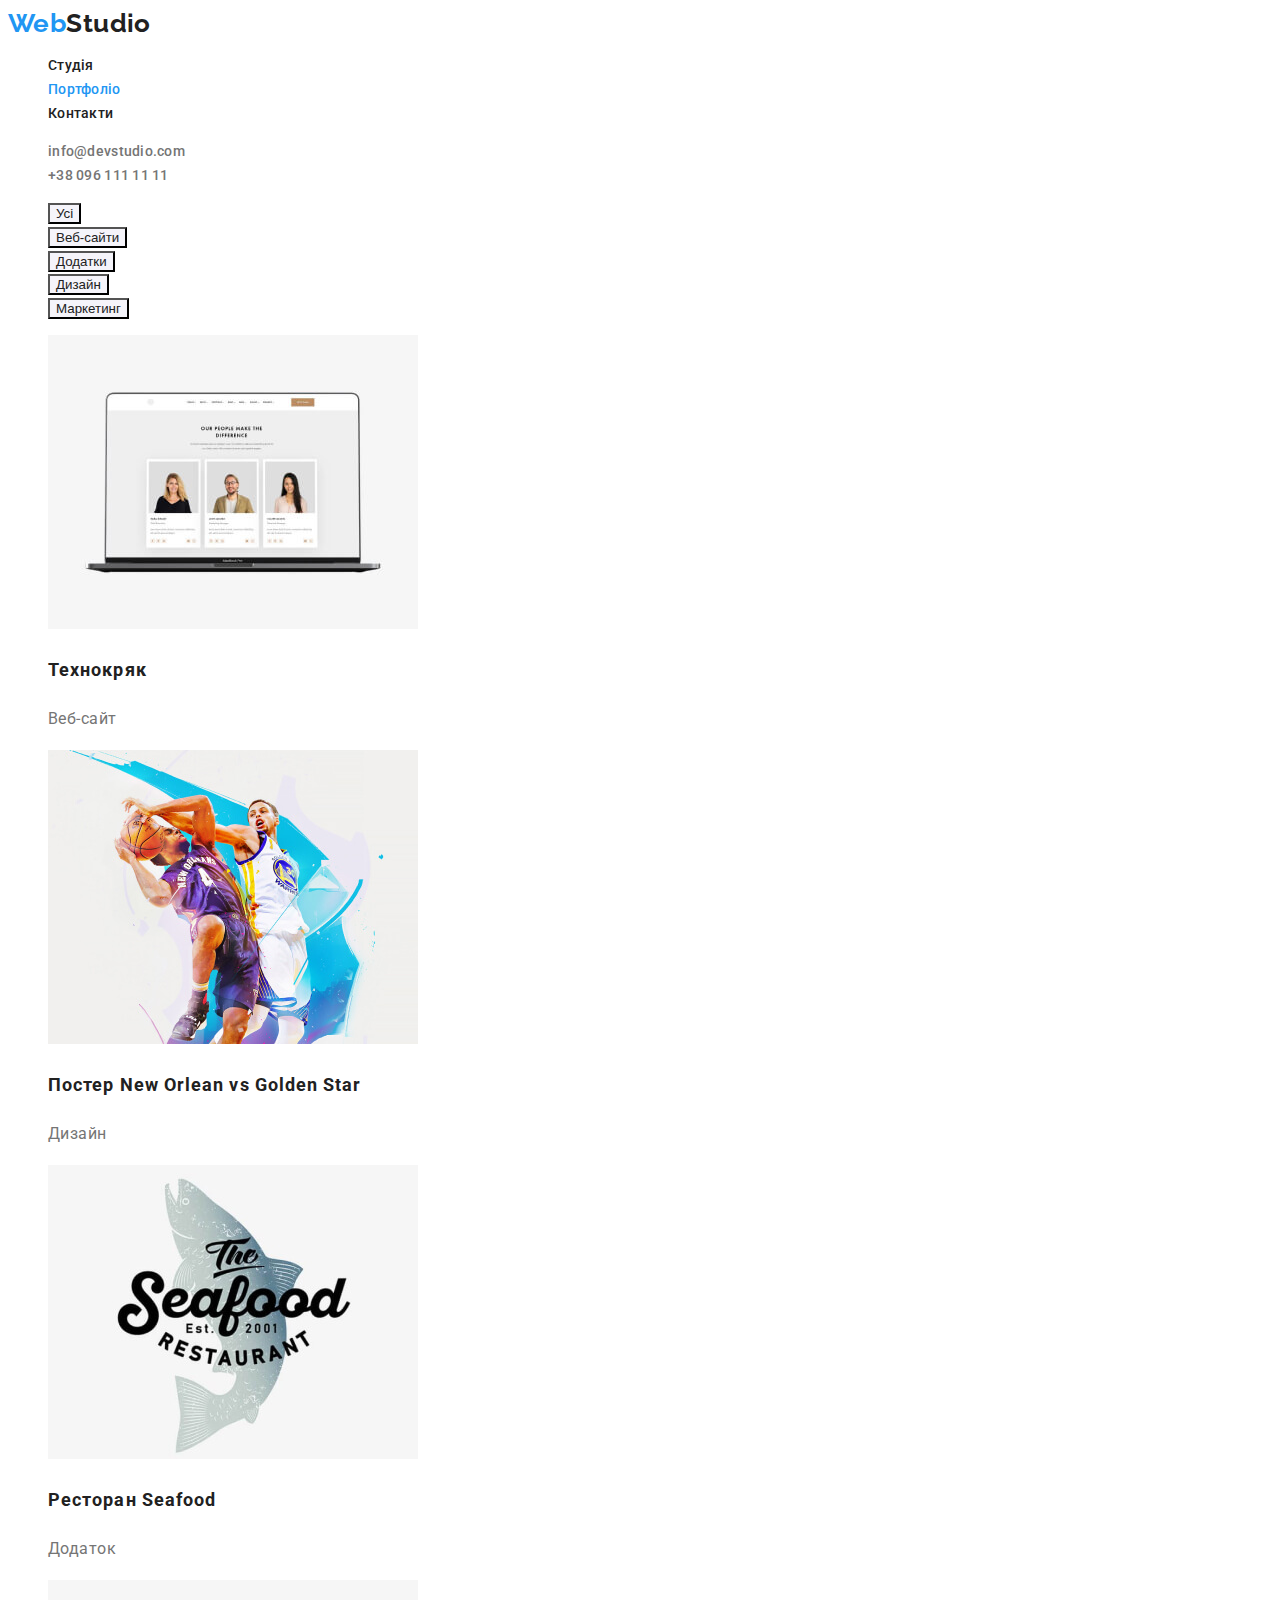
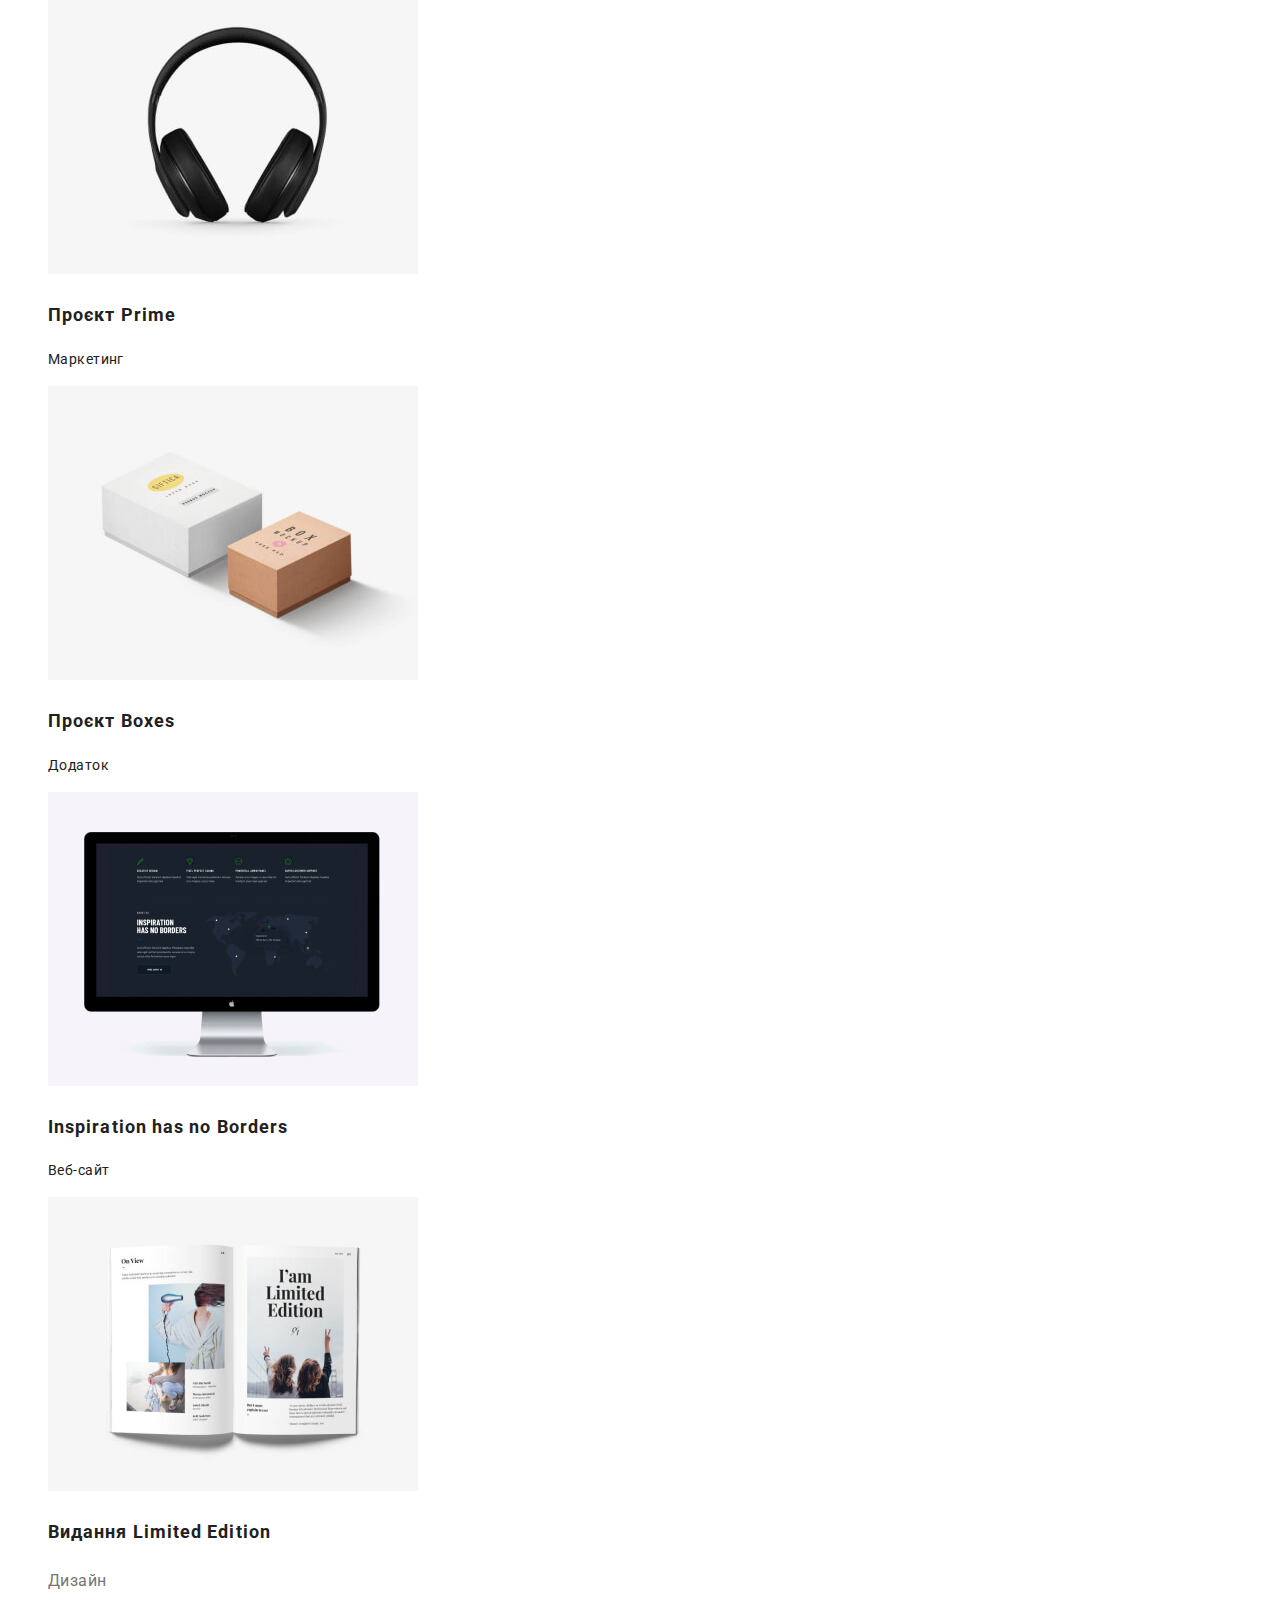
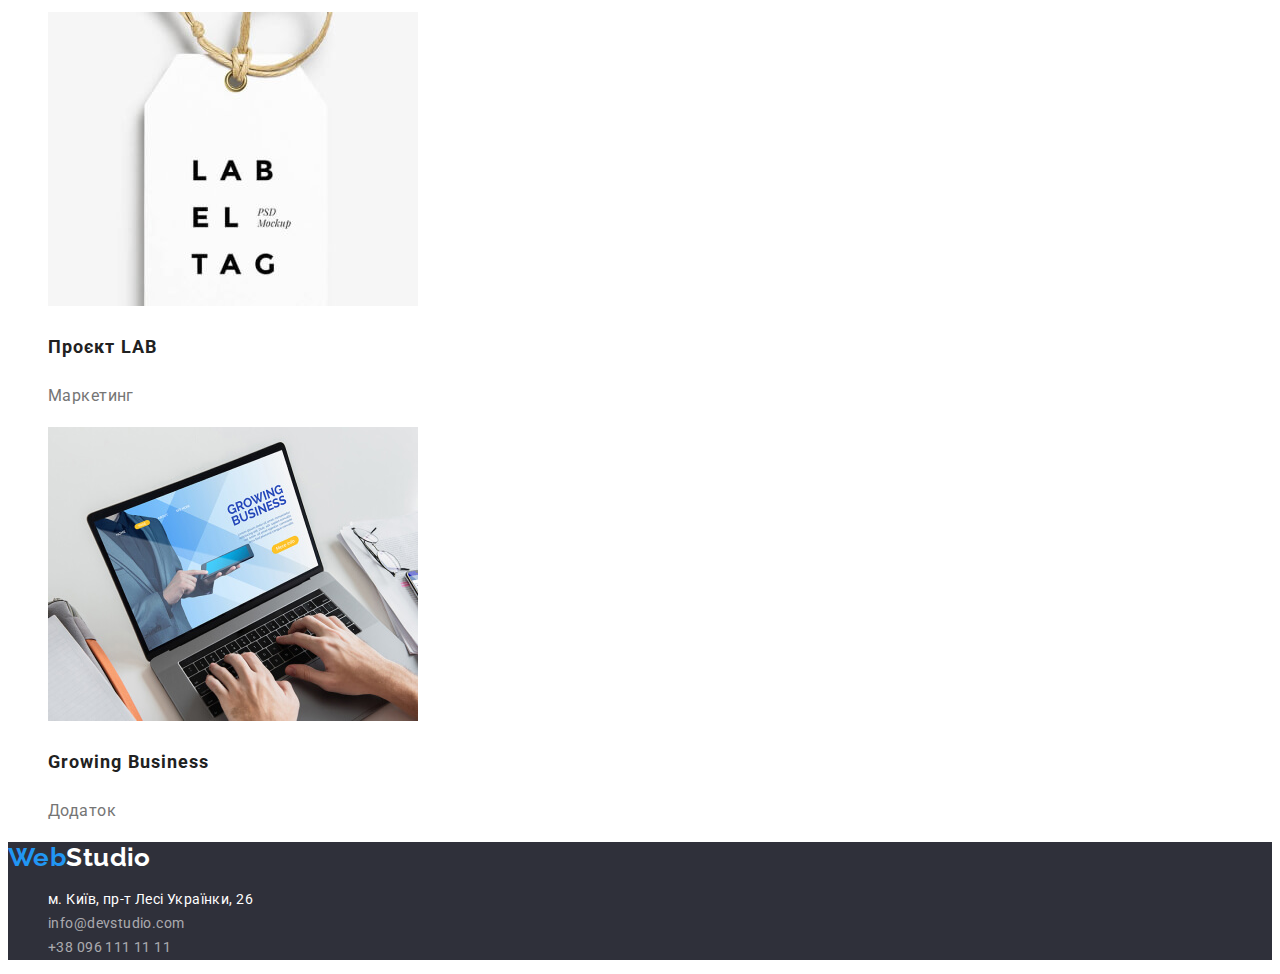
==== portfolio.html @ 4e160a72 "Initial commit" ====
<!DOCTYPE html>
<html lang="uk">
  <head>
    <meta charset="UTF-8" />
    <meta http-equiv="X-UA-Compatible" content="IE=edge" />
    <meta name="viewport" content="width=device-width, initial-scale=1.0" />
    <title>Portfolio</title>
    <link
      href="https://fonts.googleapis.com/css2?family=Raleway:wght@700&family=Roboto:wght@400;500;700;900&display=swap"
      rel="stylesheet"
    />
    <link rel="stylesheet" href="./css/styles.css" />
  </head>
  <body>
    <header class="header">
      <!-- Навігація  сторінки-->
      <nav>
        <a href="./index.html" class="logo">Web<span class="logo-part">Studio</span></a>
        <ul class="nav-list list">
          <li><a href="./index.html" class="nav-link link">Студія</a></li>
          <li><a href="./portfolio.html" class="nav-link link current">Портфоліо</a></li>
          <li><a href="" class="nav-link link">Контакти</a></li>
        </ul>
      </nav>
      <ul class="contact-list list">
        <li>
          <a href="mailto:info@devstudio.com" class="contact-link link">info@devstudio.com</a>
        </li>
        <li><a href="tel:+380961111111" class="contact-link link">+38 096 111 11 11</a></li>
      </ul>
    </header>
    <!-- Мейн -->
    <main class="main-part">
      <section>
        <!-- Всі кнопки -->
        <h1 class="visually-hidden">Всі кнопки</h1>
        <ul class="buttons">
          <li><button type="button" class="buttons-btn btn">Усі</button></li>
          <li><button type="button" class="buttons-btn btn">Веб-сайти</button></li>
          <li><button type="button" class="buttons-btn btn">Додатки</button></li>
          <li><button type="button" class="buttons-btn btn">Дизайн</button></li>
          <li><button type="button" class="buttons-btn btn">Маркетинг</button></li>
        </ul>
        <!-- Приклади проєктів -->
        <ul class="projects-list list">
          <li class="project-item">
            <img src="./images/portfolio/img-1.jpg" alt="Веб-сайт" width="370" />
            <h2 class="project-title">Технокряк</h2>
            <p class="project-info">Веб-сайт</p>
            <p></p>
          </li>
          <li class="project-item">
            <img src="./images/portfolio/img-2.jpg" alt="Дизайн" width="370" />
            <h2 class="project-title">Постер <span lang="en">New Orlean vs Golden Star</span></h2>
            <p class="project-info">Дизайн</p>
          </li>
          <li class="project-item">
            <img src="./images/portfolio/img-3.jpg" alt="Додаток" width="370" />
            <h2 class="project-title">Ресторан <span lang="en">Seafood</span></h2>
            <p class="project-info">Додаток</p>
          </li>
          <li class="project-item">
            <img src="./images/portfolio/img-4.jpg" alt="Маркетинг" width="370" />
            <h2 class="project-title">Проєкт <span lang="en">Prime</span></h2>
            <p class="example-info">Маркетинг</p>
          </li>
          <li class="ptoject-item">
            <img src="./images/portfolio/img-5.jpg" alt="Додаток" width="370" />
            <h2 class="project-title">Проєкт <span lang="en">Boxes</span></h2>
            <p class="ptoject-info">Додаток</p>
          </li>
          <li class="ptoject-item">
            <img src="./images/portfolio/img-6.jpg" alt="Веб-сайт" width="370" />
            <h2 lang="en" class="project-title">Inspiration has no Borders</h2>
            <p class="ptoject-info">Веб-сайт</p>
          </li>
          <li class="project-item">
            <img src="./images/portfolio/img-7.jpg" alt="Дизайн" width="370" />
            <h2 class="project-title">Видання <span lang="en">Limited Edition</span></h2>
            <p class="project-info">Дизайн</p>
          </li>
          <li class="project-item">
            <img src="./images/portfolio/img-8.jpg" alt="Маркетинг" width="370" />
            <h2 class="project-title">Проєкт <span lang="en">LAB</span></h2>
            <p class="project-info">Маркетинг</p>
          </li>
          <li class="project-item">
            <img src="./images/portfolio/img-9.jpg" alt="Додаток" width="370" />
            <h2 lang="en" class="project-title">Growing Business</h2>
            <p class="project-info">Додаток</p>
          </li>
        </ul>
      </section>
    </main>
    <!-- Футер -->
    <footer class="footer">
      <a href="./index.html" class="logfoot">Web<span class="logo-item">Studio</span></a>
      <address class="address">
        <ul class="address-list list">
          <li>
            <a
              href="https://goo.gl/maps/gvaD3csY2YhePkUS9"
              target="_blank"
              rel="noreferrer noopener"
              class="address-location"
              >м. Київ, пр-т Лесі Українки, 26
            </a>
          </li>
          <li><a href="mailto:info@devstudio.com" class="footer-contact">info@devstudio.com</a></li>
          <li><a href="tel:+380961111111" class="footer-contact">+38 096 111 11 11</a></li>
        </ul>
      </address>
    </footer>
  </body>
</html>
---- css/styles.css ----
:root {
  --primary-text-color: #212121;
  --secondary-text-color: #ffffff;
  --accent-color: #2196f3;
  --text-color: #757575;
  --main-background-color: #ffffff;
  --secondary-background-color: #2f303a;
  --button-background-color: #f5f4fa;
  --border-color: #eeeeee;
  --info-color: rgba(255, 255, 255, 0.6);

  /* --main-font: 'Roboto', sans-serif;
  --secondary-font: 'Raleway', sans-serif; */
}
body {
  color: var(--primary-text-color);
  background-color: var(--main-background-color);

  font-family: 'Roboto', 'Raleway', sans-serif;
  color: var(--primary-text-color);
  font-size: 14px;
  line-height: 1.71;
  letter-spacing: 0.03em;
}
/* -------- universal classes ------------*/
.list {
  list-style: none;
}
.nav-link,
.section-link {
  text-decoration: none;
  color: var(--primary-text-color);

  font-weight: 500;
  line-height: 1.14;
  letter-spacing: 0.02em;
}
.section-title {
  font-size: 36px;
  line-height: 1.16;
  text-align: center;
}
.feature-title {
  font-size: 14px;
  line-height: 1.14;
  text-transform: uppercase;
}
.buttons {
  list-style: none;
}
/* ------ Сховати заголовки -------*/
.visually-hidden {
  position: absolute;
  width: 1px;
  height: 1px;
  margin: -1px;
  border: 0;
  padding: 0;
  white-space: nowrap;
  overflow: hidden;
}
/* --------- Header ----------*/
.header {
  background: var(--main-background-colorbackground-color);
}
.logo,
.logfoot {
  color: var(--accent-color);
  text-decoration: none;

  font-family: 'Raleway';
  font-weight: 700;
  font-size: 26px;
  line-height: 1.19;
}
.logo-part {
  color: var(--primary-text-color);
}
.contact-link {
  color: var(--text-color);
  text-decoration: none;

  font-weight: 500;
  line-height: 1.14;
  letter-spacing: 0.02em;
}
.contact-link:hover,
.contact-link:focus {
  color: var(--accent-color);
}
/* Navigation part*/
.nav-link:hover,
.nav-link:focus {
  color: var(--accent-color);
}
.nav-link.current {
  color: var(--accent-color);
}
/* ------- Hero -------- */
.hero {
  background-color: var(--secondary-background-color);
}
.hero-title {
  color: var(--secondary-text-color);
  font-weight: 900;
  font-size: 44px;
  line-height: 1.36;
  text-align: center;
  letter-spacing: 0.06em;
  text-transform: uppercase;
}
.hero-btn {
  color: var(--secondary-text-color);
  background-color: var(--accent-color);

  font-weight: 700;
  font-size: 16px;
  line-height: 1.88;
  letter-spacing: 0.06em;
}
/* -------- Features --------------- */
.feature-text {
  color: var(--text-color);
}
/* -------- Command ------------------ */
.command-member {
  font-weight: 500;
  font-size: 16px;
  line-height: 1.19;
}
.command-position {
  color: var(--text-color);
  font-size: 16px;
  line-height: 1.19;
}
/* Buttons */
.btn {
  color: var(--primary-text-color);
  background: var(--button-background-color);
  cursor: pointer;
}
.btn:hover,
.btn:focus {
  color: var(--secondary-text-color);
  background: var(--accent-color);
}
/* ------ Examples of projects ---------- */
.project-title {
  font-size: 18px;
  line-height: 2;
  letter-spacing: 0.06em;
}
.project-info {
  font-size: 16px;
  line-height: 1.88;
  color: var(--text-color);
}
/* ----------- Footer ------------- */
.footer {
  background: var(--secondary-background-color);
}
.address {
  font-style: normal;
}
.address-location,
.logo-item {
  color: var(--secondary-text-color);

  text-decoration: none;
}
.footer-contact {
  color: var(--info-color);

  text-decoration: none;
}
.footer-contact:hover,
.footer-contact:focus {
  color: var(--accent-color);
}
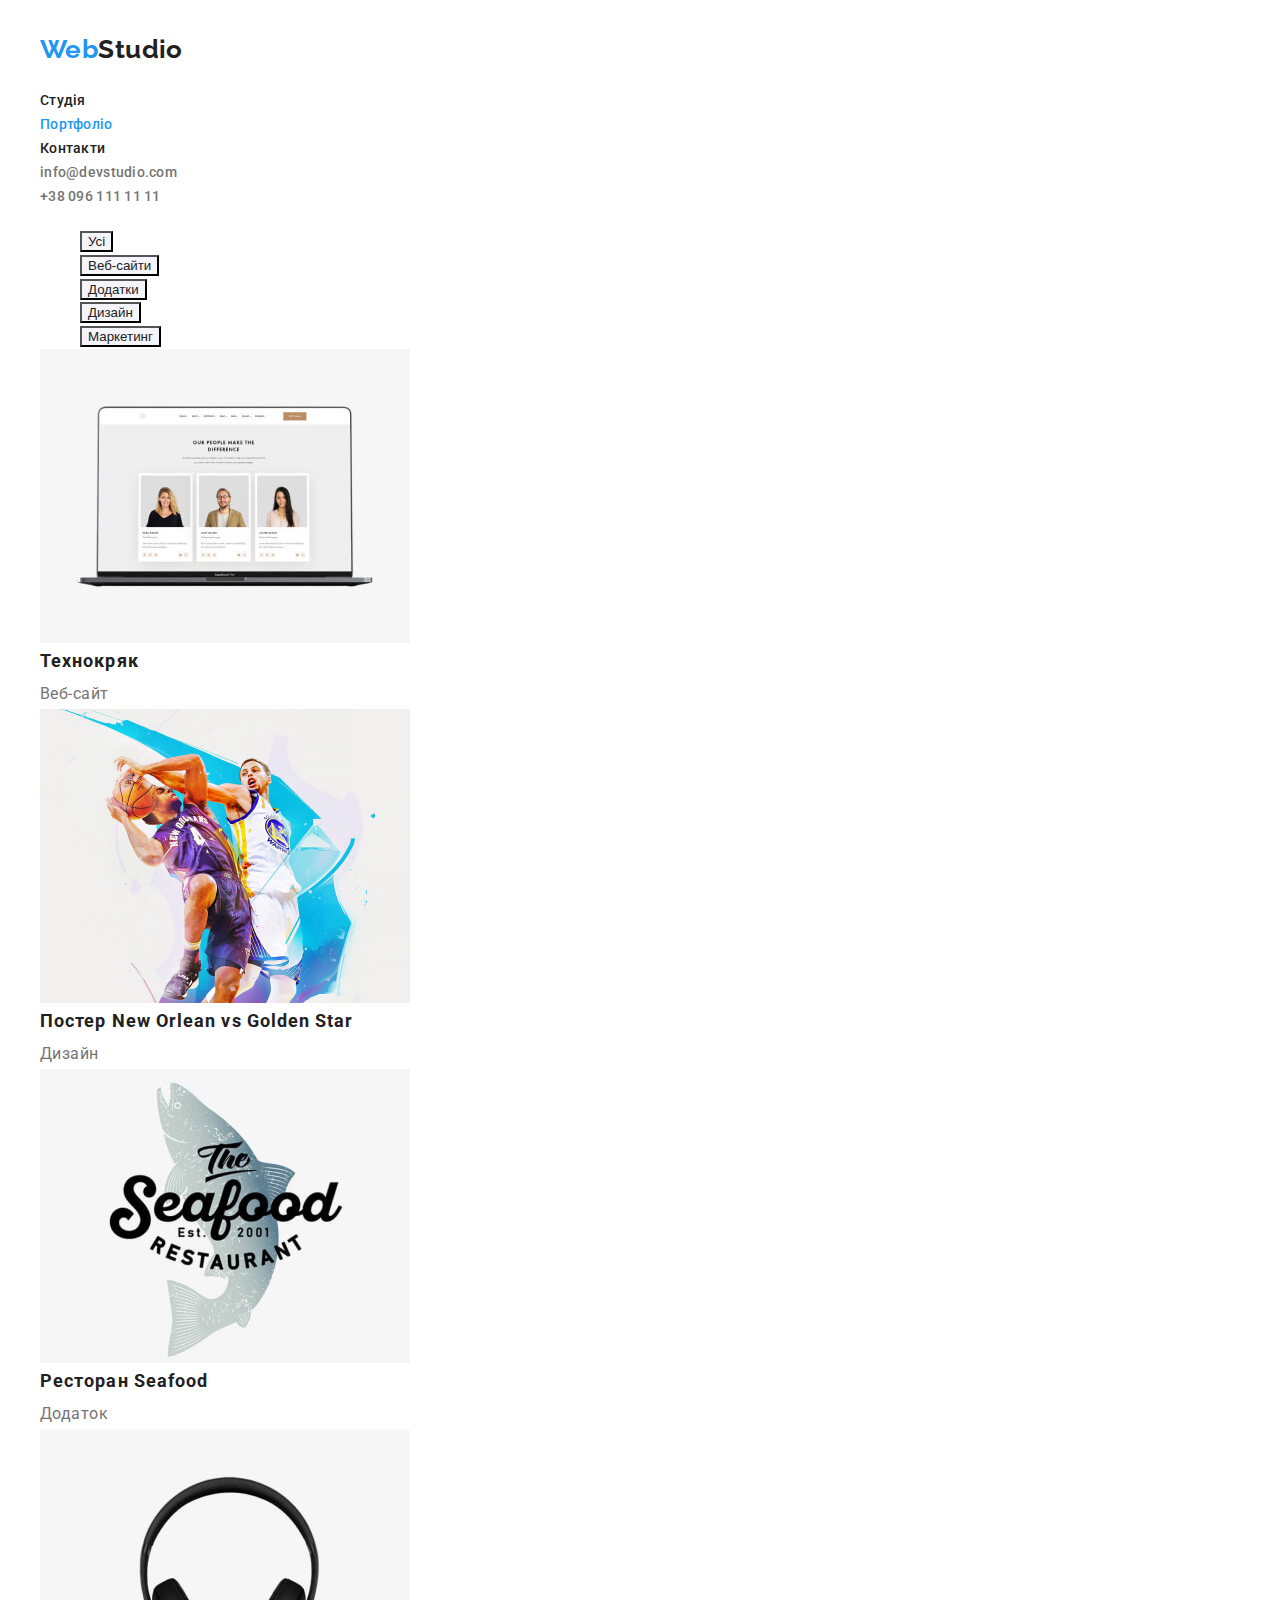
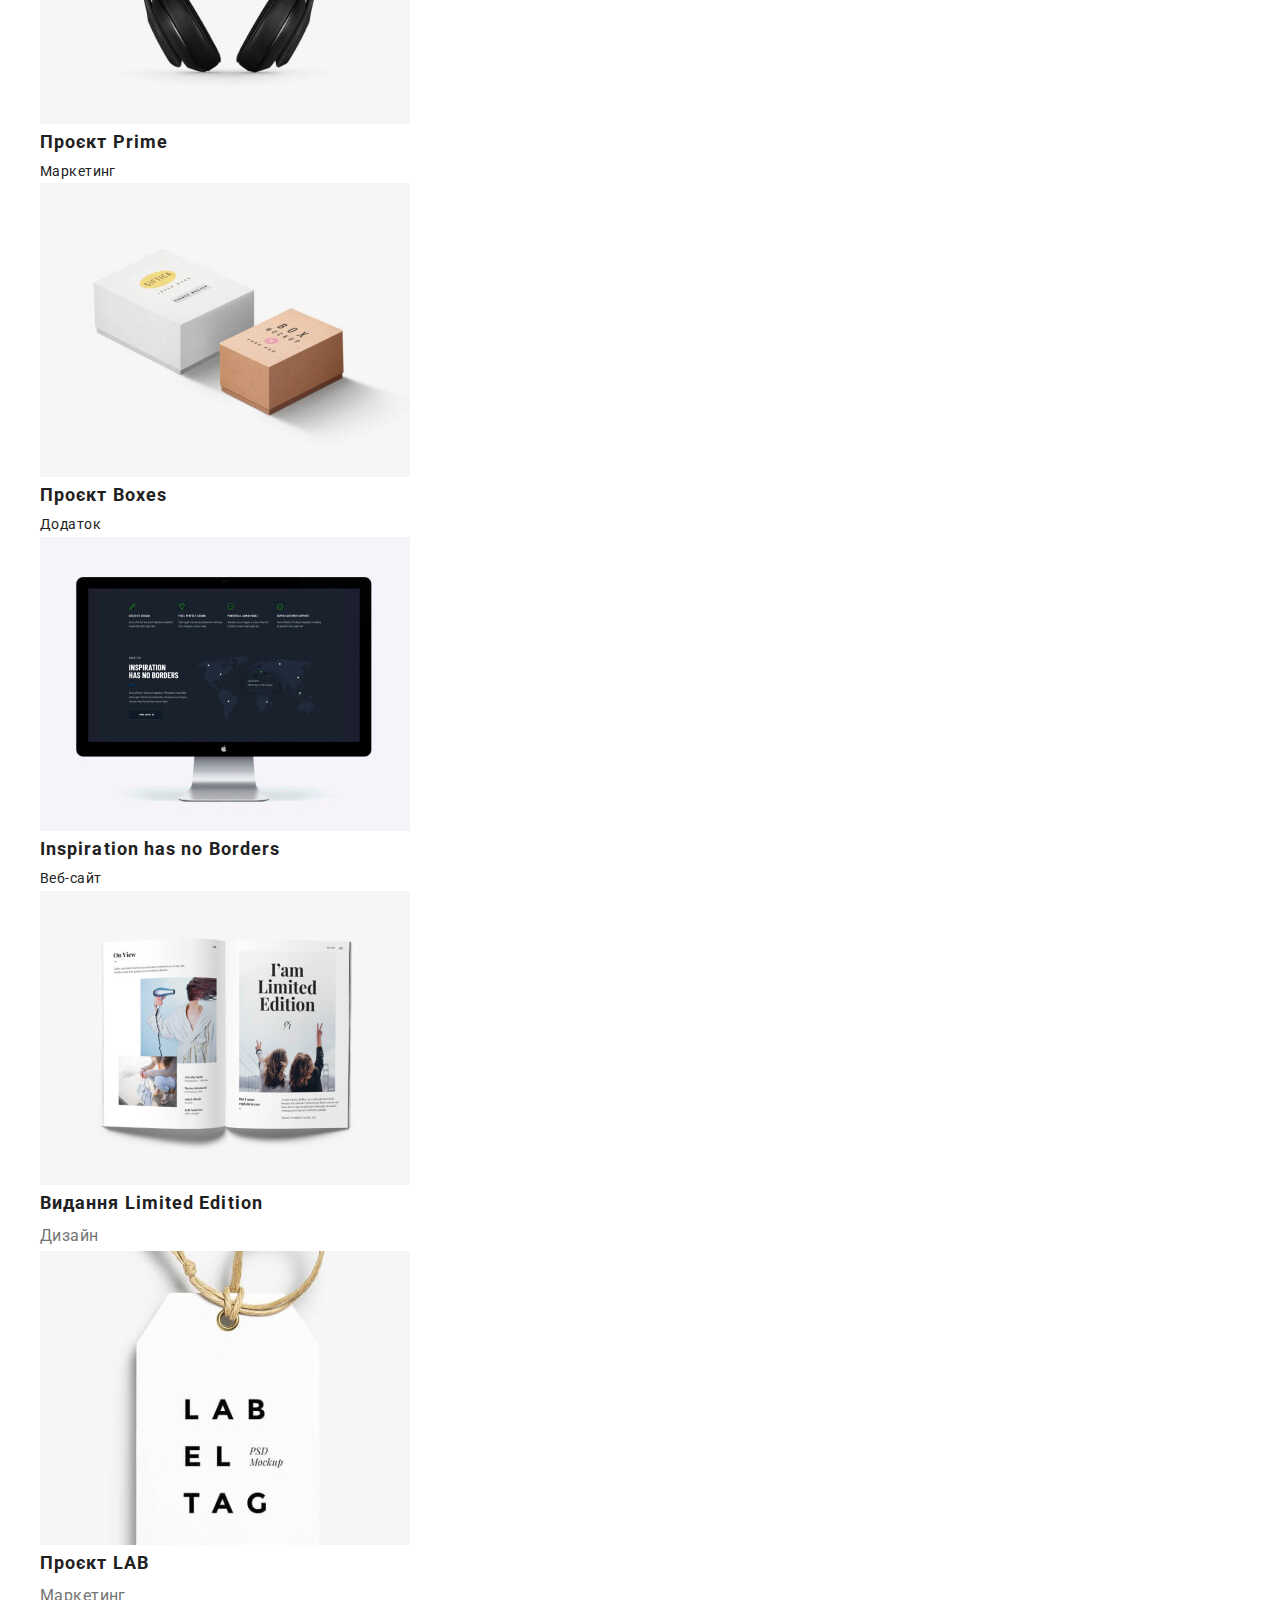
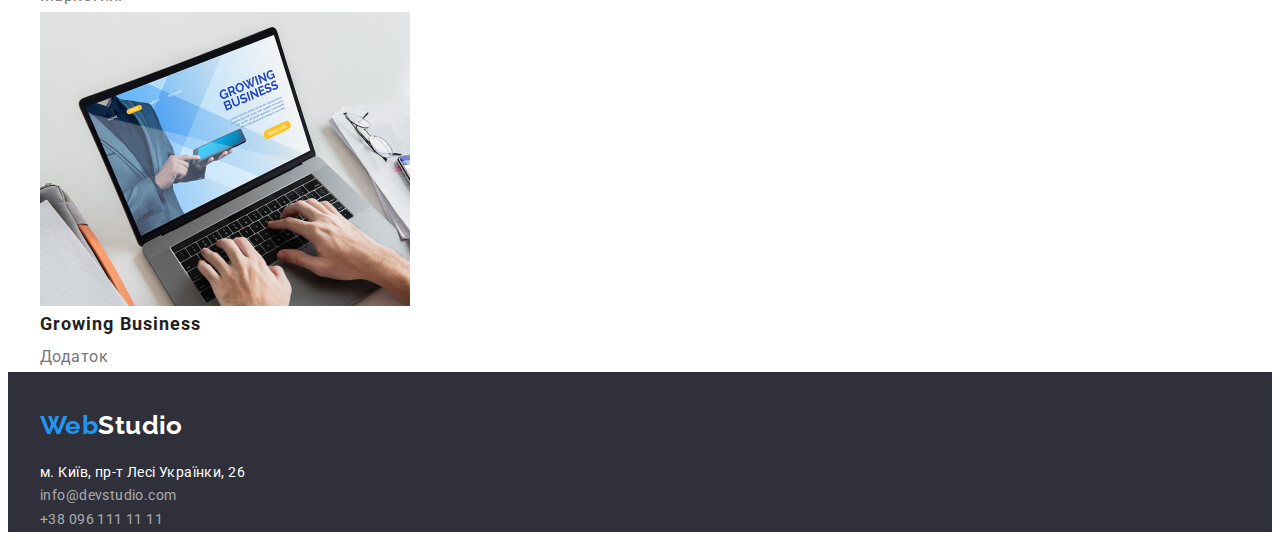
==== commit 7f1632b1: "add containers" ====
--- a/portfolio.html
+++ b/portfolio.html
@@ -9,107 +9,122 @@
       href="https://fonts.googleapis.com/css2?family=Raleway:wght@700&family=Roboto:wght@400;500;700;900&display=swap"
       rel="stylesheet"
     />
+    <link
+      rel="stylesheet"
+      href="https://cdnjs.cloudflare.com/ajax/libs/modern-normalize/1.1.0/modern-normalize.min.css"
+      integrity="sha512-wpPYUAdjBVSE4KJnH1VR1HeZfpl1ub8YT/NKx4PuQ5NmX2tKuGu6U/JRp5y+Y8XG2tV+wKQpNHVUX03MfMFn9Q=="
+      crossorigin="anonymous"
+      referrerpolicy="no-referrer"
+    />
     <link rel="stylesheet" href="./css/styles.css" />
   </head>
   <body>
     <header class="header">
-      <!-- Навігація  сторінки-->
-      <nav>
-        <a href="./index.html" class="logo">Web<span class="logo-part">Studio</span></a>
-        <ul class="nav-list list">
-          <li><a href="./index.html" class="nav-link link">Студія</a></li>
-          <li><a href="./portfolio.html" class="nav-link link current">Портфоліо</a></li>
-          <li><a href="" class="nav-link link">Контакти</a></li>
+      <div class="container">
+        <!-- Навігація  сторінки-->
+        <nav>
+          <a href="./index.html" class="logo">Web<span class="logo-part">Studio</span></a>
+          <ul class="nav-list list">
+            <li><a href="./index.html" class="nav-link link">Студія</a></li>
+            <li><a href="./portfolio.html" class="nav-link link current">Портфоліо</a></li>
+            <li><a href="" class="nav-link link">Контакти</a></li>
+          </ul>
+        </nav>
+        <ul class="contact-list list">
+          <li>
+            <a href="mailto:info@devstudio.com" class="contact-link link">info@devstudio.com</a>
+          </li>
+          <li><a href="tel:+380961111111" class="contact-link link">+38 096 111 11 11</a></li>
         </ul>
-      </nav>
-      <ul class="contact-list list">
-        <li>
-          <a href="mailto:info@devstudio.com" class="contact-link link">info@devstudio.com</a>
-        </li>
-        <li><a href="tel:+380961111111" class="contact-link link">+38 096 111 11 11</a></li>
-      </ul>
+      </div>
     </header>
     <!-- Мейн -->
     <main class="main-part">
       <section>
-        <!-- Всі кнопки -->
-        <h1 class="visually-hidden">Всі кнопки</h1>
-        <ul class="buttons">
-          <li><button type="button" class="buttons-btn btn">Усі</button></li>
-          <li><button type="button" class="buttons-btn btn">Веб-сайти</button></li>
-          <li><button type="button" class="buttons-btn btn">Додатки</button></li>
-          <li><button type="button" class="buttons-btn btn">Дизайн</button></li>
-          <li><button type="button" class="buttons-btn btn">Маркетинг</button></li>
-        </ul>
-        <!-- Приклади проєктів -->
-        <ul class="projects-list list">
-          <li class="project-item">
-            <img src="./images/portfolio/img-1.jpg" alt="Веб-сайт" width="370" />
-            <h2 class="project-title">Технокряк</h2>
-            <p class="project-info">Веб-сайт</p>
-            <p></p>
-          </li>
-          <li class="project-item">
-            <img src="./images/portfolio/img-2.jpg" alt="Дизайн" width="370" />
-            <h2 class="project-title">Постер <span lang="en">New Orlean vs Golden Star</span></h2>
-            <p class="project-info">Дизайн</p>
-          </li>
-          <li class="project-item">
-            <img src="./images/portfolio/img-3.jpg" alt="Додаток" width="370" />
-            <h2 class="project-title">Ресторан <span lang="en">Seafood</span></h2>
-            <p class="project-info">Додаток</p>
-          </li>
-          <li class="project-item">
-            <img src="./images/portfolio/img-4.jpg" alt="Маркетинг" width="370" />
-            <h2 class="project-title">Проєкт <span lang="en">Prime</span></h2>
-            <p class="example-info">Маркетинг</p>
-          </li>
-          <li class="ptoject-item">
-            <img src="./images/portfolio/img-5.jpg" alt="Додаток" width="370" />
-            <h2 class="project-title">Проєкт <span lang="en">Boxes</span></h2>
-            <p class="ptoject-info">Додаток</p>
-          </li>
-          <li class="ptoject-item">
-            <img src="./images/portfolio/img-6.jpg" alt="Веб-сайт" width="370" />
-            <h2 lang="en" class="project-title">Inspiration has no Borders</h2>
-            <p class="ptoject-info">Веб-сайт</p>
-          </li>
-          <li class="project-item">
-            <img src="./images/portfolio/img-7.jpg" alt="Дизайн" width="370" />
-            <h2 class="project-title">Видання <span lang="en">Limited Edition</span></h2>
-            <p class="project-info">Дизайн</p>
-          </li>
-          <li class="project-item">
-            <img src="./images/portfolio/img-8.jpg" alt="Маркетинг" width="370" />
-            <h2 class="project-title">Проєкт <span lang="en">LAB</span></h2>
-            <p class="project-info">Маркетинг</p>
-          </li>
-          <li class="project-item">
-            <img src="./images/portfolio/img-9.jpg" alt="Додаток" width="370" />
-            <h2 lang="en" class="project-title">Growing Business</h2>
-            <p class="project-info">Додаток</p>
-          </li>
-        </ul>
+        <div class="container">
+          <!-- Всі кнопки -->
+          <h1 class="visually-hidden">Всі кнопки</h1>
+          <ul class="buttons">
+            <li><button type="button" class="buttons-btn btn">Усі</button></li>
+            <li><button type="button" class="buttons-btn btn">Веб-сайти</button></li>
+            <li><button type="button" class="buttons-btn btn">Додатки</button></li>
+            <li><button type="button" class="buttons-btn btn">Дизайн</button></li>
+            <li><button type="button" class="buttons-btn btn">Маркетинг</button></li>
+          </ul>
+          <!-- Приклади проєктів -->
+          <ul class="projects-list list">
+            <li class="project-item">
+              <img src="./images/portfolio/img-1.jpg" alt="Веб-сайт" width="370" />
+              <h2 class="project-title">Технокряк</h2>
+              <p class="project-info">Веб-сайт</p>
+              <p></p>
+            </li>
+            <li class="project-item">
+              <img src="./images/portfolio/img-2.jpg" alt="Дизайн" width="370" />
+              <h2 class="project-title">Постер <span lang="en">New Orlean vs Golden Star</span></h2>
+              <p class="project-info">Дизайн</p>
+            </li>
+            <li class="project-item">
+              <img src="./images/portfolio/img-3.jpg" alt="Додаток" width="370" />
+              <h2 class="project-title">Ресторан <span lang="en">Seafood</span></h2>
+              <p class="project-info">Додаток</p>
+            </li>
+            <li class="project-item">
+              <img src="./images/portfolio/img-4.jpg" alt="Маркетинг" width="370" />
+              <h2 class="project-title">Проєкт <span lang="en">Prime</span></h2>
+              <p class="example-info">Маркетинг</p>
+            </li>
+            <li class="ptoject-item">
+              <img src="./images/portfolio/img-5.jpg" alt="Додаток" width="370" />
+              <h2 class="project-title">Проєкт <span lang="en">Boxes</span></h2>
+              <p class="ptoject-info">Додаток</p>
+            </li>
+            <li class="ptoject-item">
+              <img src="./images/portfolio/img-6.jpg" alt="Веб-сайт" width="370" />
+              <h2 lang="en" class="project-title">Inspiration has no Borders</h2>
+              <p class="ptoject-info">Веб-сайт</p>
+            </li>
+            <li class="project-item">
+              <img src="./images/portfolio/img-7.jpg" alt="Дизайн" width="370" />
+              <h2 class="project-title">Видання <span lang="en">Limited Edition</span></h2>
+              <p class="project-info">Дизайн</p>
+            </li>
+            <li class="project-item">
+              <img src="./images/portfolio/img-8.jpg" alt="Маркетинг" width="370" />
+              <h2 class="project-title">Проєкт <span lang="en">LAB</span></h2>
+              <p class="project-info">Маркетинг</p>
+            </li>
+            <li class="project-item">
+              <img src="./images/portfolio/img-9.jpg" alt="Додаток" width="370" />
+              <h2 lang="en" class="project-title">Growing Business</h2>
+              <p class="project-info">Додаток</p>
+            </li>
+          </ul>
+        </div>
       </section>
     </main>
     <!-- Футер -->
     <footer class="footer">
-      <a href="./index.html" class="logfoot">Web<span class="logo-item">Studio</span></a>
-      <address class="address">
-        <ul class="address-list list">
-          <li>
-            <a
-              href="https://goo.gl/maps/gvaD3csY2YhePkUS9"
-              target="_blank"
-              rel="noreferrer noopener"
-              class="address-location"
-              >м. Київ, пр-т Лесі Українки, 26
-            </a>
-          </li>
-          <li><a href="mailto:info@devstudio.com" class="footer-contact">info@devstudio.com</a></li>
-          <li><a href="tel:+380961111111" class="footer-contact">+38 096 111 11 11</a></li>
-        </ul>
-      </address>
+      <div class="container">
+        <a href="./index.html" class="logfoot">Web<span class="logo-item">Studio</span></a>
+        <address class="address">
+          <ul class="address-list list">
+            <li>
+              <a
+                href="https://goo.gl/maps/gvaD3csY2YhePkUS9"
+                target="_blank"
+                rel="noreferrer noopener"
+                class="address-location"
+                >м. Київ, пр-т Лесі Українки, 26
+              </a>
+            </li>
+            <li>
+              <a href="mailto:info@devstudio.com" class="footer-contact">info@devstudio.com</a>
+            </li>
+            <li><a href="tel:+380961111111" class="footer-contact">+38 096 111 11 11</a></li>
+          </ul>
+        </address>
+      </div>
     </footer>
   </body>
 </html>
--- a/css/styles.css
+++ b/css/styles.css
@@ -9,8 +9,22 @@
   --border-color: #eeeeee;
   --info-color: rgba(255, 255, 255, 0.6);
 
-  /* --main-font: 'Roboto', sans-serif;
-  --secondary-font: 'Raleway', sans-serif; */
+  --main-margin: 94px;
+}
+p,
+h1,
+h2,
+h3,
+h4,
+h5,
+h6 {
+  margin: 0px;
+}
+ul {
+  margin: 0px;
+}
+img {
+  display: block;
 }
 body {
   color: var(--primary-text-color);
@@ -23,7 +37,14 @@
   letter-spacing: 0.03em;
 }
 /* -------- universal classes ------------*/
+.container {
+  width: 1200px;
+  padding: 0px 15px;
+  margin: 0 auto;
+}
 .list {
+  margin: 0px;
+  padding: 0px;
   list-style: none;
 }
 .nav-link,
@@ -39,6 +60,7 @@
   font-size: 36px;
   line-height: 1.16;
   text-align: center;
+  padding-bottom: 50px;
 }
 .feature-title {
   font-size: 14px;
@@ -62,6 +84,7 @@
 /* --------- Header ----------*/
 .header {
   background: var(--main-background-colorbackground-color);
+  margin-bottom: 21px;
 }
 .logo,
 .logfoot {
@@ -73,6 +96,14 @@
   font-size: 26px;
   line-height: 1.19;
 }
+.logo {
+  display: block;
+  padding: 26px 0 24px 0;
+}
+.logfoot {
+  display: block;
+  padding: 38px 0 20px 0;
+}
 .logo-part {
   color: var(--primary-text-color);
 }
@@ -99,6 +130,8 @@
 /* ------- Hero -------- */
 .hero {
   background-color: var(--secondary-background-color);
+  padding: 200px 0;
+  margin-bottom: var(--main-margin);
 }
 .hero-title {
   color: var(--secondary-text-color);
@@ -108,6 +141,11 @@
   text-align: center;
   letter-spacing: 0.06em;
   text-transform: uppercase;
+
+  display: block;
+  margin: 0 auto;
+  margin-bottom: 30px;
+  max-width: 696px;
 }
 .hero-btn {
   color: var(--secondary-text-color);
@@ -117,12 +155,33 @@
   font-size: 16px;
   line-height: 1.88;
   letter-spacing: 0.06em;
-}
+
+  cursor: pointer;
+  display: block;
+  margin: 0 auto;
+}
+/* ------- Work -------- */
+.work {
+  margin-bottom: 114px;
+  background: grey;
+}
+
 /* -------- Features --------------- */
+.features {
+  margin-bottom: var(--main-margin);
+  background: yellow;
+}
 .feature-text {
   color: var(--text-color);
 }
 /* -------- Command ------------------ */
+.command {
+  margin-bottom: var(--main-margin);
+  background: tomato;
+}
+.command-title {
+  padding: 94px 0 50px 0;
+}
 .command-member {
   font-weight: 500;
   font-size: 16px;
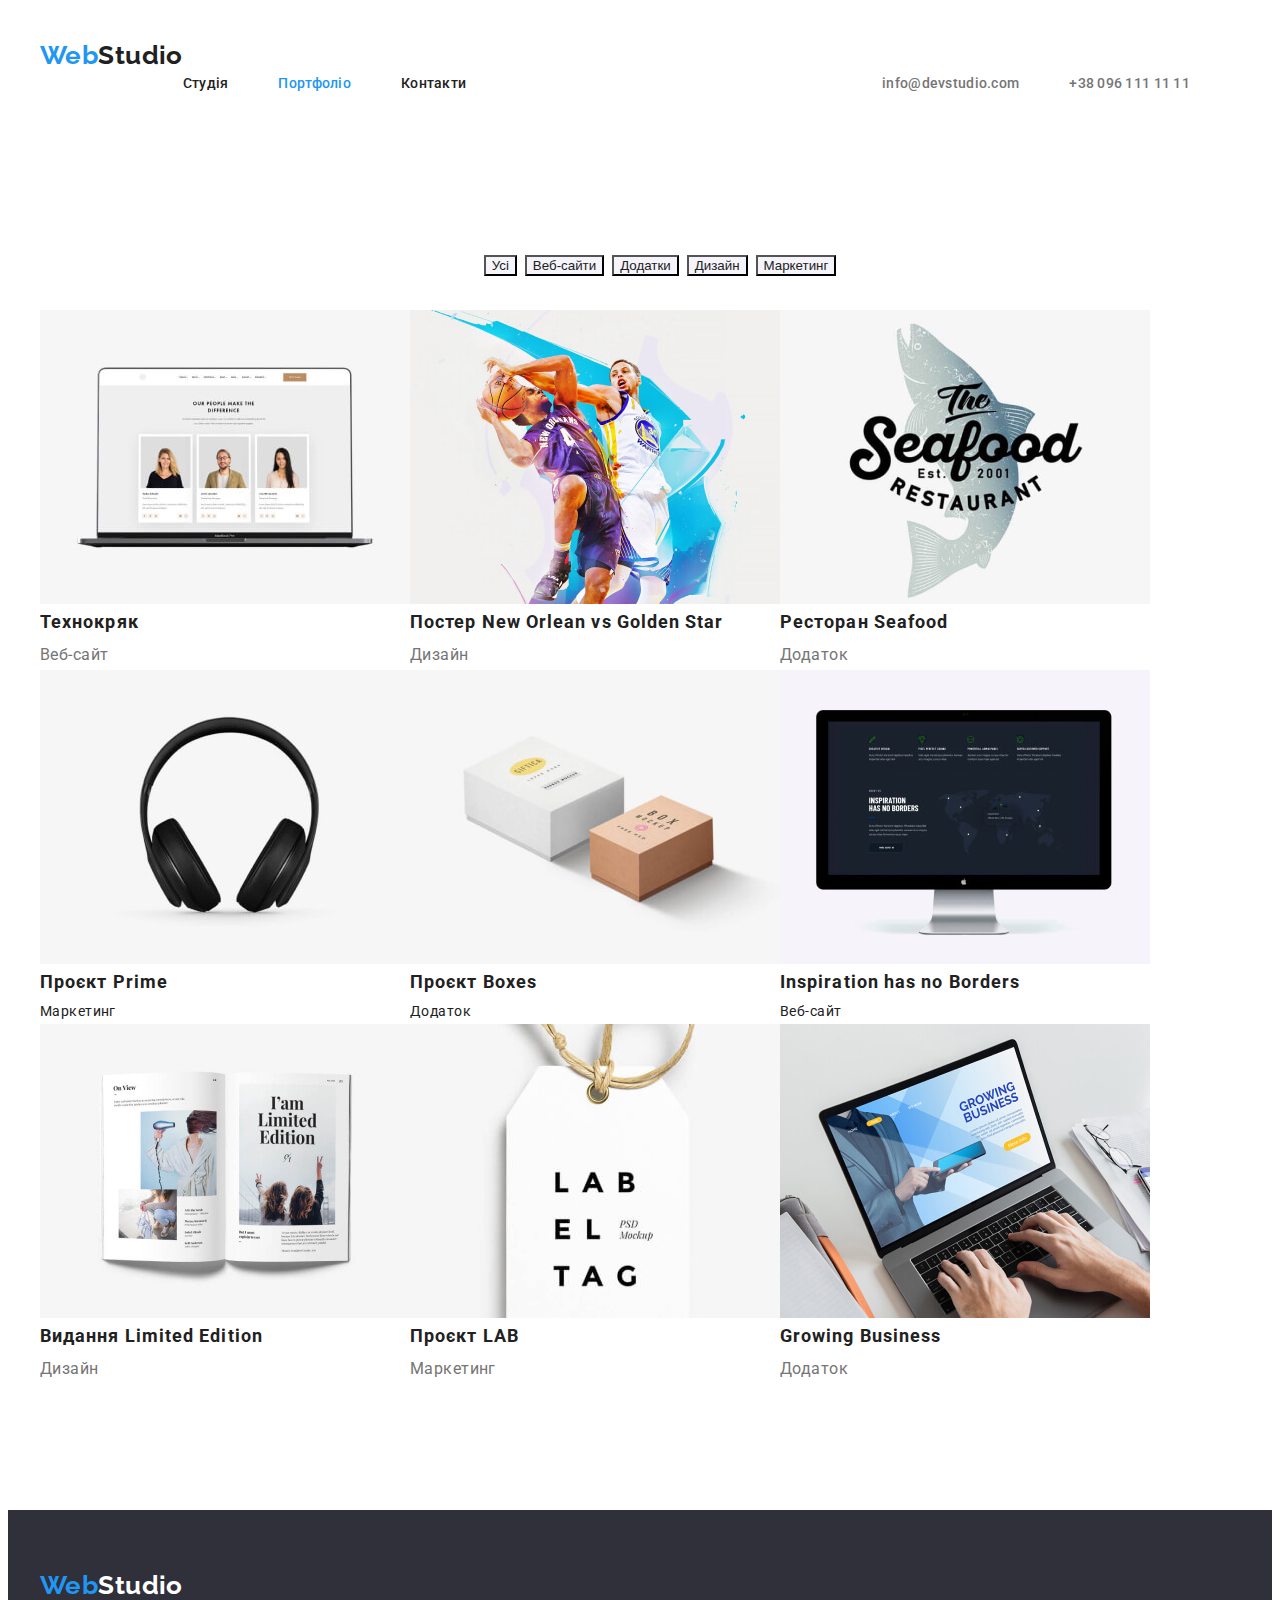
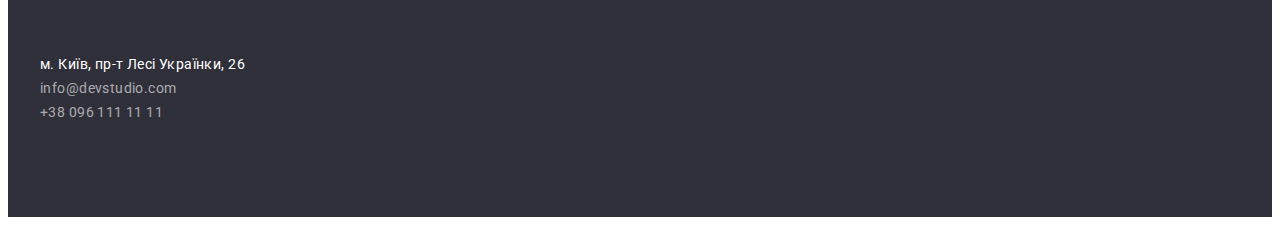
==== commit 7bc5aa83: "add margin, padding" ====
--- a/portfolio.html
+++ b/portfolio.html
@@ -22,7 +22,7 @@
     <header class="header">
       <div class="container">
         <!-- Навігація  сторінки-->
-        <nav>
+        <nav class="nav">
           <a href="./index.html" class="logo">Web<span class="logo-part">Studio</span></a>
           <ul class="nav-list list">
             <li><a href="./index.html" class="nav-link link">Студія</a></li>
@@ -40,7 +40,7 @@
     </header>
     <!-- Мейн -->
     <main class="main-part">
-      <section>
+      <section class="section">
         <div class="container">
           <!-- Всі кнопки -->
           <h1 class="visually-hidden">Всі кнопки</h1>
--- a/css/styles.css
+++ b/css/styles.css
@@ -9,7 +9,7 @@
   --border-color: #eeeeee;
   --info-color: rgba(255, 255, 255, 0.6);
 
-  --main-margin: 94px;
+  --main-padding: 94px;
 }
 p,
 h1,
@@ -46,6 +46,7 @@
   margin: 0px;
   padding: 0px;
   list-style: none;
+  padding: 32px 0;
 }
 .nav-link,
 .section-link {
@@ -55,6 +56,9 @@
   font-weight: 500;
   line-height: 1.14;
   letter-spacing: 0.02em;
+}
+.section {
+  padding: var(--main-padding) 0;
 }
 .section-title {
   font-size: 36px;
@@ -66,9 +70,15 @@
   font-size: 14px;
   line-height: 1.14;
   text-transform: uppercase;
+  margin-bottom: 10px;
 }
 .buttons {
   list-style: none;
+  display: flex;
+  justify-content: center;
+}
+.buttons > li:not(:last-child) {
+  margin-right: 8px;
 }
 /* ------ Сховати заголовки -------*/
 .visually-hidden {
@@ -82,9 +92,23 @@
   overflow: hidden;
 }
 /* --------- Header ----------*/
+.header .container {
+  display: flex;
+  align-items: center;
+}
+.nav {
+  display: flex;
+  padding: 32px 0;
+}
+.nav-list {
+  display: flex;
+}
+.nav-list > li:not(:last-child) {
+  margin-right: 50px;
+}
 .header {
   background: var(--main-background-colorbackground-color);
-  margin-bottom: 21px;
+  display: flex;
 }
 .logo,
 .logfoot {
@@ -97,15 +121,14 @@
   line-height: 1.19;
 }
 .logo {
-  display: block;
-  padding: 26px 0 24px 0;
-}
-.logfoot {
-  display: block;
-  padding: 38px 0 20px 0;
+  display: flex;
 }
 .logo-part {
   color: var(--primary-text-color);
+}
+.contact-list {
+  display: flex;
+  margin-left: auto;
 }
 .contact-link {
   color: var(--text-color);
@@ -114,6 +137,7 @@
   font-weight: 500;
   line-height: 1.14;
   letter-spacing: 0.02em;
+  margin-right: 50px;
 }
 .contact-link:hover,
 .contact-link:focus {
@@ -131,7 +155,6 @@
 .hero {
   background-color: var(--secondary-background-color);
   padding: 200px 0;
-  margin-bottom: var(--main-margin);
 }
 .hero-title {
   color: var(--secondary-text-color);
@@ -144,8 +167,8 @@
 
   display: block;
   margin: 0 auto;
-  margin-bottom: 30px;
   max-width: 696px;
+  padding-bottom: 30px;
 }
 .hero-btn {
   color: var(--secondary-text-color);
@@ -162,36 +185,59 @@
 }
 /* ------- Work -------- */
 .work {
-  margin-bottom: 114px;
-  background: grey;
+  padding-top: 0px;
+}
+.work-list {
+  display: flex;
+}
+.work-list > li:not(:last-child) {
+  margin-right: 30px;
 }
 
 /* -------- Features --------------- */
-.features {
-  margin-bottom: var(--main-margin);
-  background: yellow;
+.features-list {
+  display: flex;
+}
+.feature-item:not(:last-child) {
+  margin-right: 30px;
 }
 .feature-text {
   color: var(--text-color);
+  max-width: 270px;
 }
 /* -------- Command ------------------ */
 .command {
-  margin-bottom: var(--main-margin);
-  background: tomato;
 }
 .command-title {
-  padding: 94px 0 50px 0;
 }
 .command-member {
   font-weight: 500;
   font-size: 16px;
   line-height: 1.19;
+  text-align: center;
+  margin-top: 30px;
+  margin-bottom: 8px;
 }
 .command-position {
   color: var(--text-color);
   font-size: 16px;
   line-height: 1.19;
-}
+  text-align: center;
+}
+.command-list {
+  display: flex;
+}
+.command-list > li:not(:last-child) {
+  margin-right: 30px;
+}
+.command-item {
+  margin-bottom: 30px;
+  flex-basis: calc((100% - 60px) / 3);
+}
+.command-memeber {
+  margin-bottom: 10px;
+}
+
 /* Buttons */
 .btn {
   color: var(--primary-text-color);
@@ -204,6 +250,14 @@
   background: var(--accent-color);
 }
 /* ------ Examples of projects ---------- */
+.projects-list {
+  display: flex;
+  flex-wrap: wrap;
+  /* margin-left: -30px; */
+}
+.project-item {
+  /* margin-left: 20px; */
+}
 .project-title {
   font-size: 18px;
   line-height: 2;
@@ -214,9 +268,25 @@
   line-height: 1.88;
   color: var(--text-color);
 }
+/* .projects-list {
+  display: flex;
+  flex-wrap: wrap;
+  margin-left: -30px;
+  margin-bottom: -30px;
+}
+.gallery-item {
+  width: calc((100% - 120px) / 4);
+  margin-left: 30px;
+  margin-bottom: 30px;
+} */
 /* ----------- Footer ------------- */
 .footer {
   background: var(--secondary-background-color);
+  padding: 60px 0;
+}
+.logfoot {
+  display: block;
+  padding-bottom: 20px;
 }
 .address {
   font-style: normal;
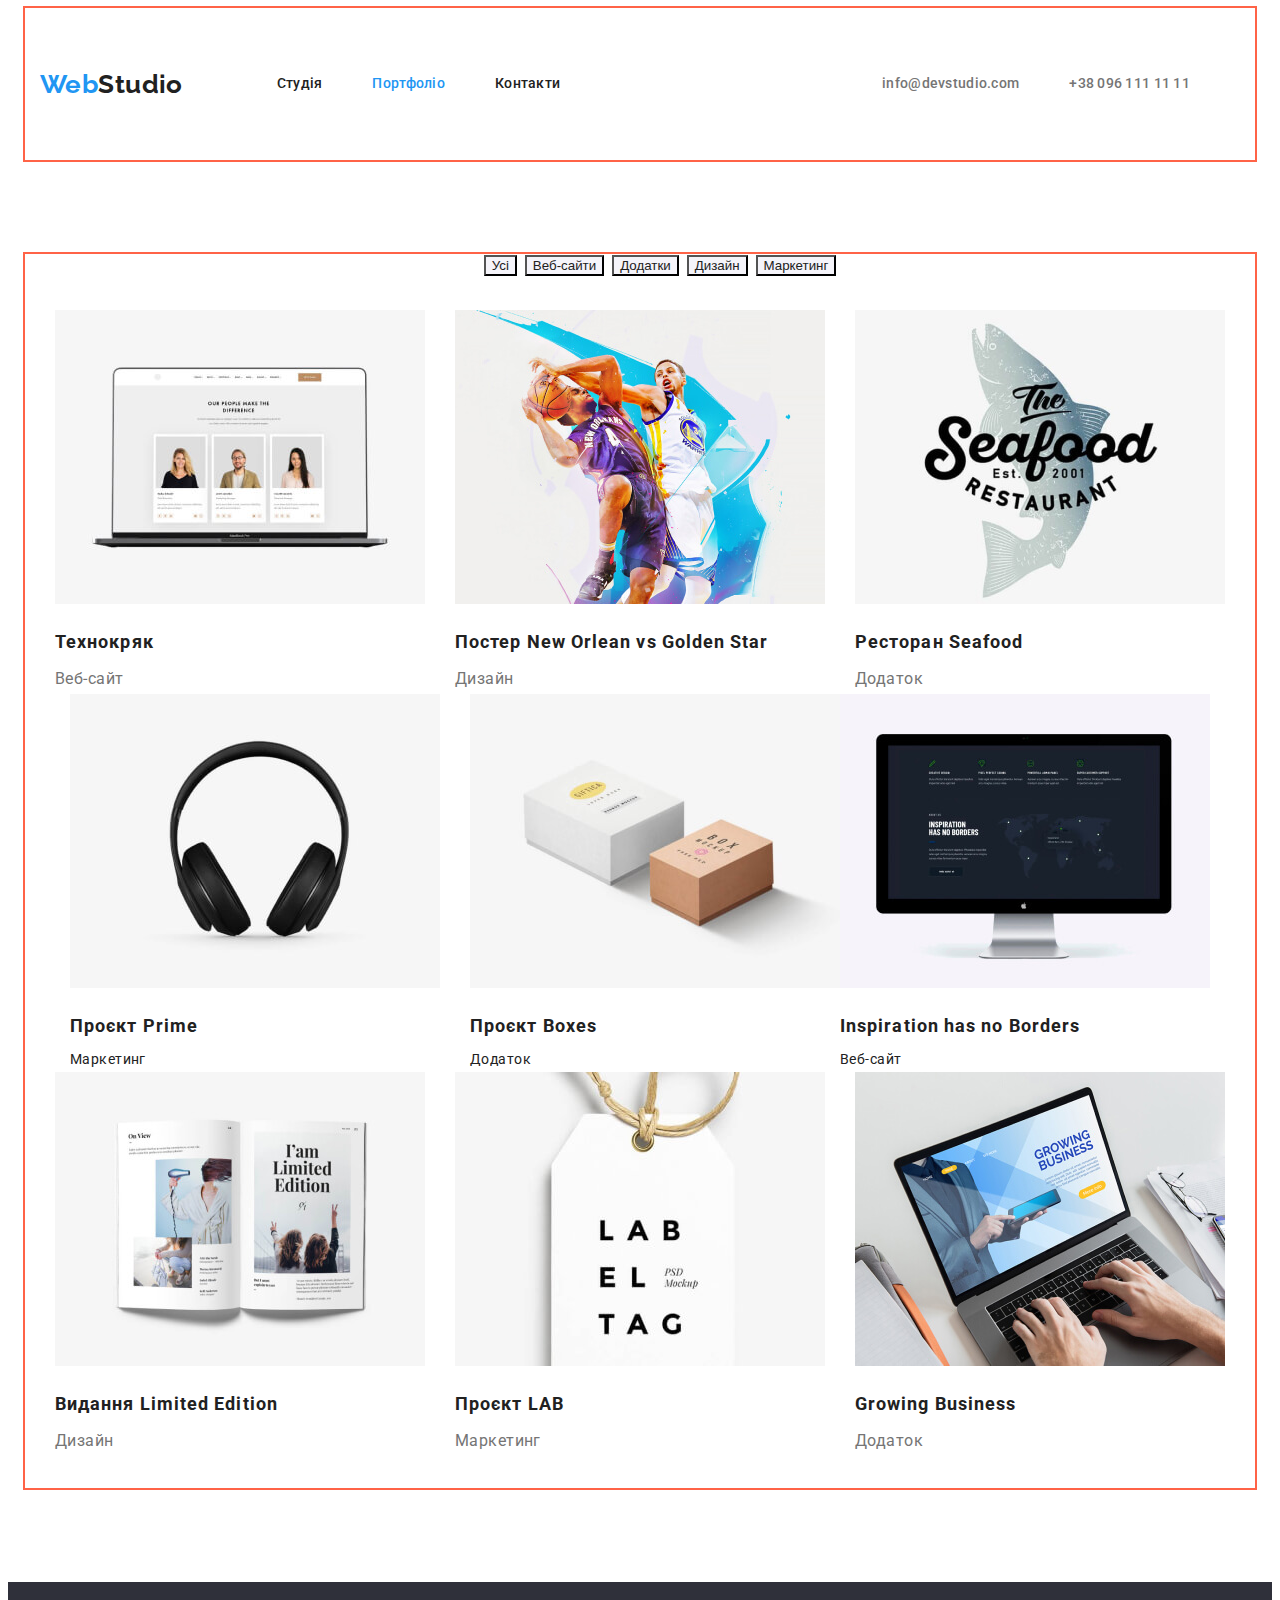
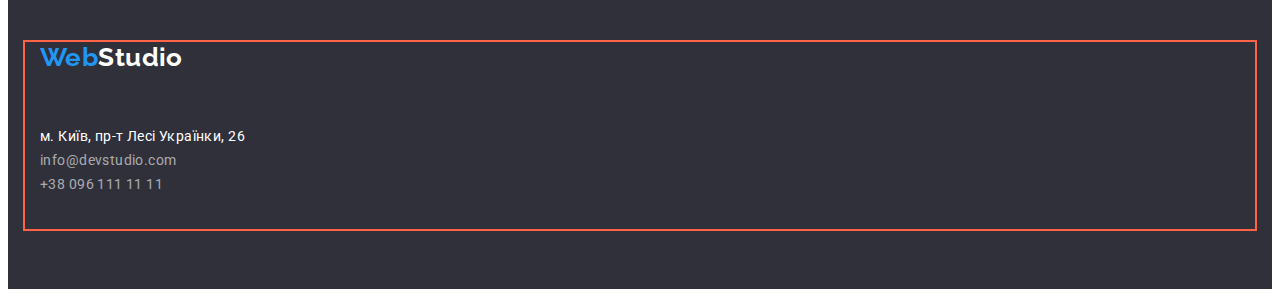
==== commit 5d6bc727: "correct portfolio" ====
--- a/portfolio.html
+++ b/portfolio.html
@@ -79,7 +79,7 @@
               <h2 class="project-title">Проєкт <span lang="en">Boxes</span></h2>
               <p class="ptoject-info">Додаток</p>
             </li>
-            <li class="ptoject-item">
+            <li class="project-item">
               <img src="./images/portfolio/img-6.jpg" alt="Веб-сайт" width="370" />
               <h2 lang="en" class="project-title">Inspiration has no Borders</h2>
               <p class="ptoject-info">Веб-сайт</p>
--- a/css/styles.css
+++ b/css/styles.css
@@ -41,6 +41,7 @@
   width: 1200px;
   padding: 0px 15px;
   margin: 0 auto;
+  outline: 2px solid tomato;
 }
 .list {
   margin: 0px;
@@ -76,6 +77,7 @@
   list-style: none;
   display: flex;
   justify-content: center;
+  border-radius: 4px;
 }
 .buttons > li:not(:last-child) {
   margin-right: 8px;
@@ -99,6 +101,7 @@
 .nav {
   display: flex;
   padding: 32px 0;
+  align-items: center;
 }
 .nav-list {
   display: flex;
@@ -122,6 +125,7 @@
 }
 .logo {
   display: flex;
+  margin-right: 94px;
 }
 .logo-part {
   color: var(--primary-text-color);
@@ -178,6 +182,7 @@
   font-size: 16px;
   line-height: 1.88;
   letter-spacing: 0.06em;
+  border-radius: 4px;
 
   cursor: pointer;
   display: block;
@@ -253,32 +258,27 @@
 .projects-list {
   display: flex;
   flex-wrap: wrap;
-  /* margin-left: -30px; */
-}
-.project-item {
-  /* margin-left: 20px; */
+  justify-content: center;
 }
 .project-title {
   font-size: 18px;
   line-height: 2;
   letter-spacing: 0.06em;
+  margin-top: 20px;
+  margin-bottom: 4px;
 }
 .project-info {
   font-size: 16px;
   line-height: 1.88;
   color: var(--text-color);
 }
-/* .projects-list {
-  display: flex;
-  flex-wrap: wrap;
-  margin-left: -30px;
-  margin-bottom: -30px;
-}
-.gallery-item {
-  width: calc((100% - 120px) / 4);
-  margin-left: 30px;
-  margin-bottom: 30px;
-} */
+.project-item {
+  width: calc((100% - 90px) / 3);
+  margin-right: 30px;
+}
+.project-item:nth-child(3n) {
+  margin-right: 0;
+}
 /* ----------- Footer ------------- */
 .footer {
   background: var(--secondary-background-color);
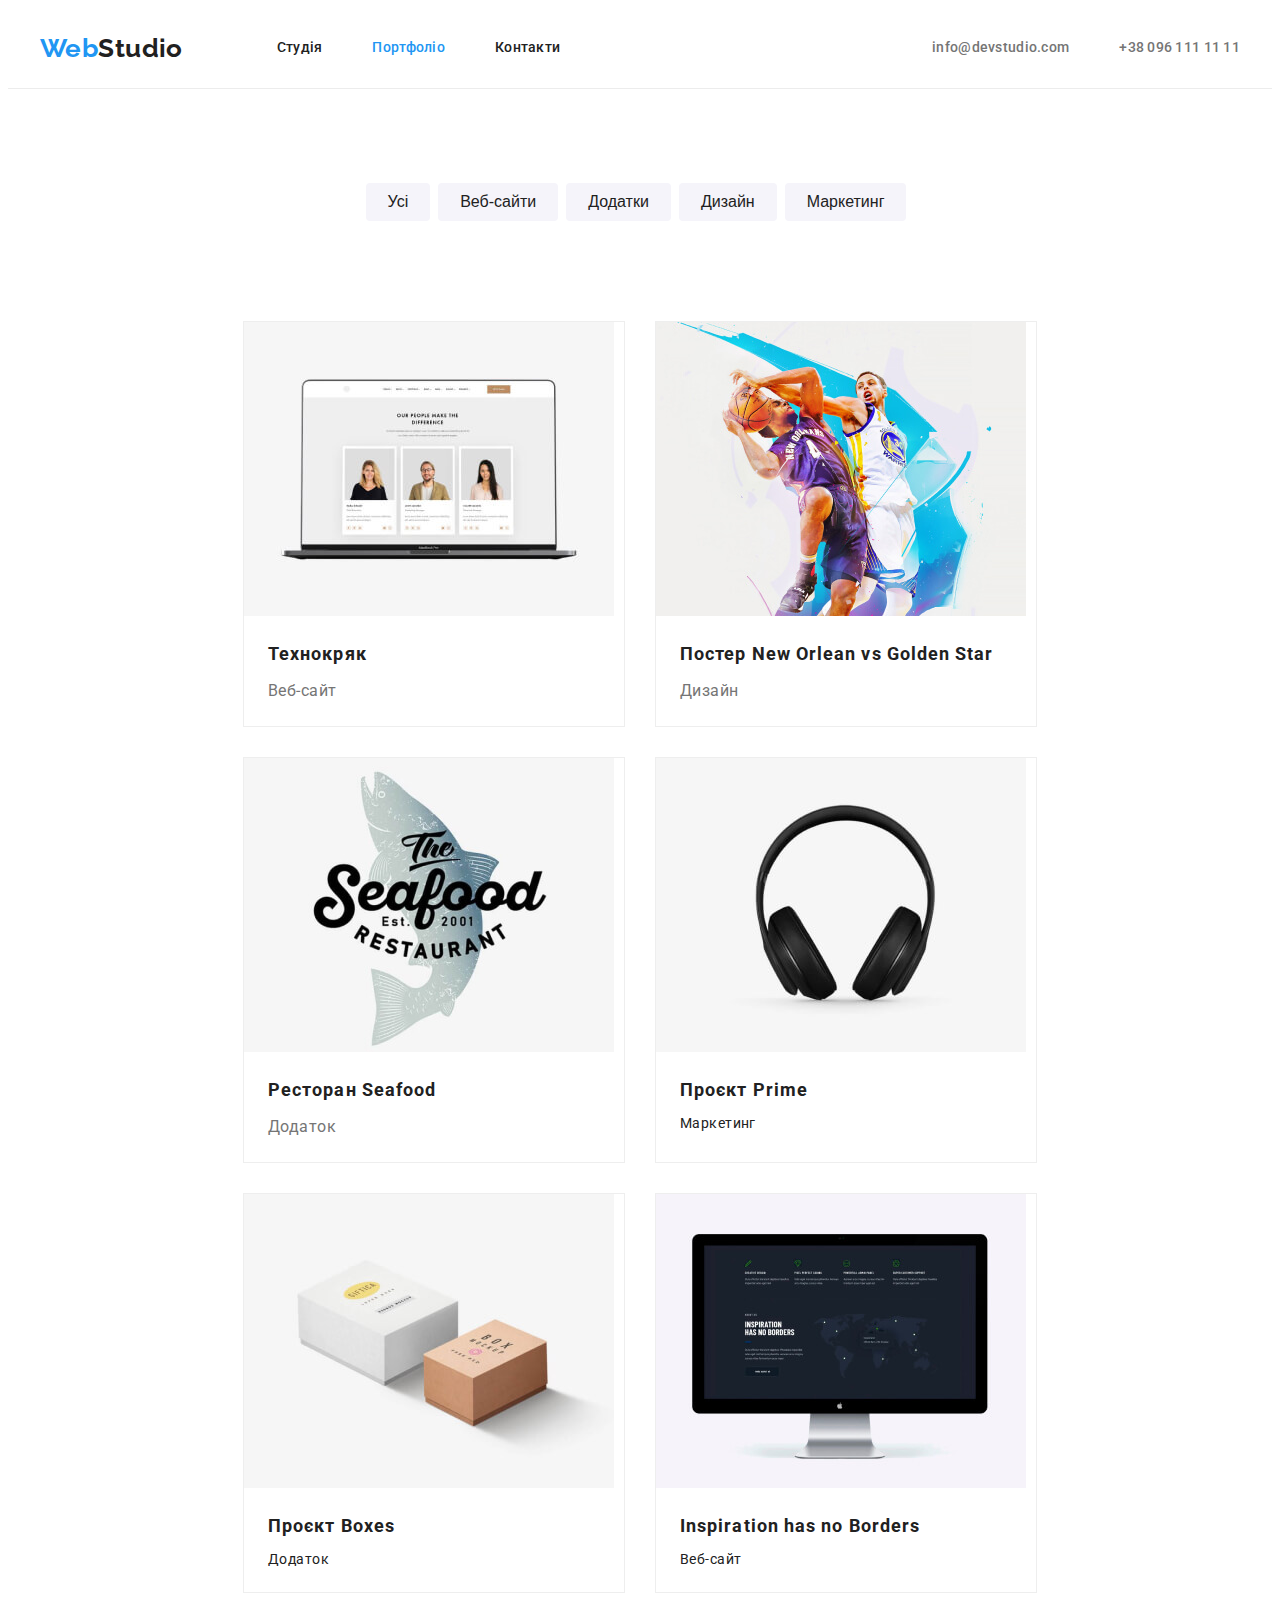
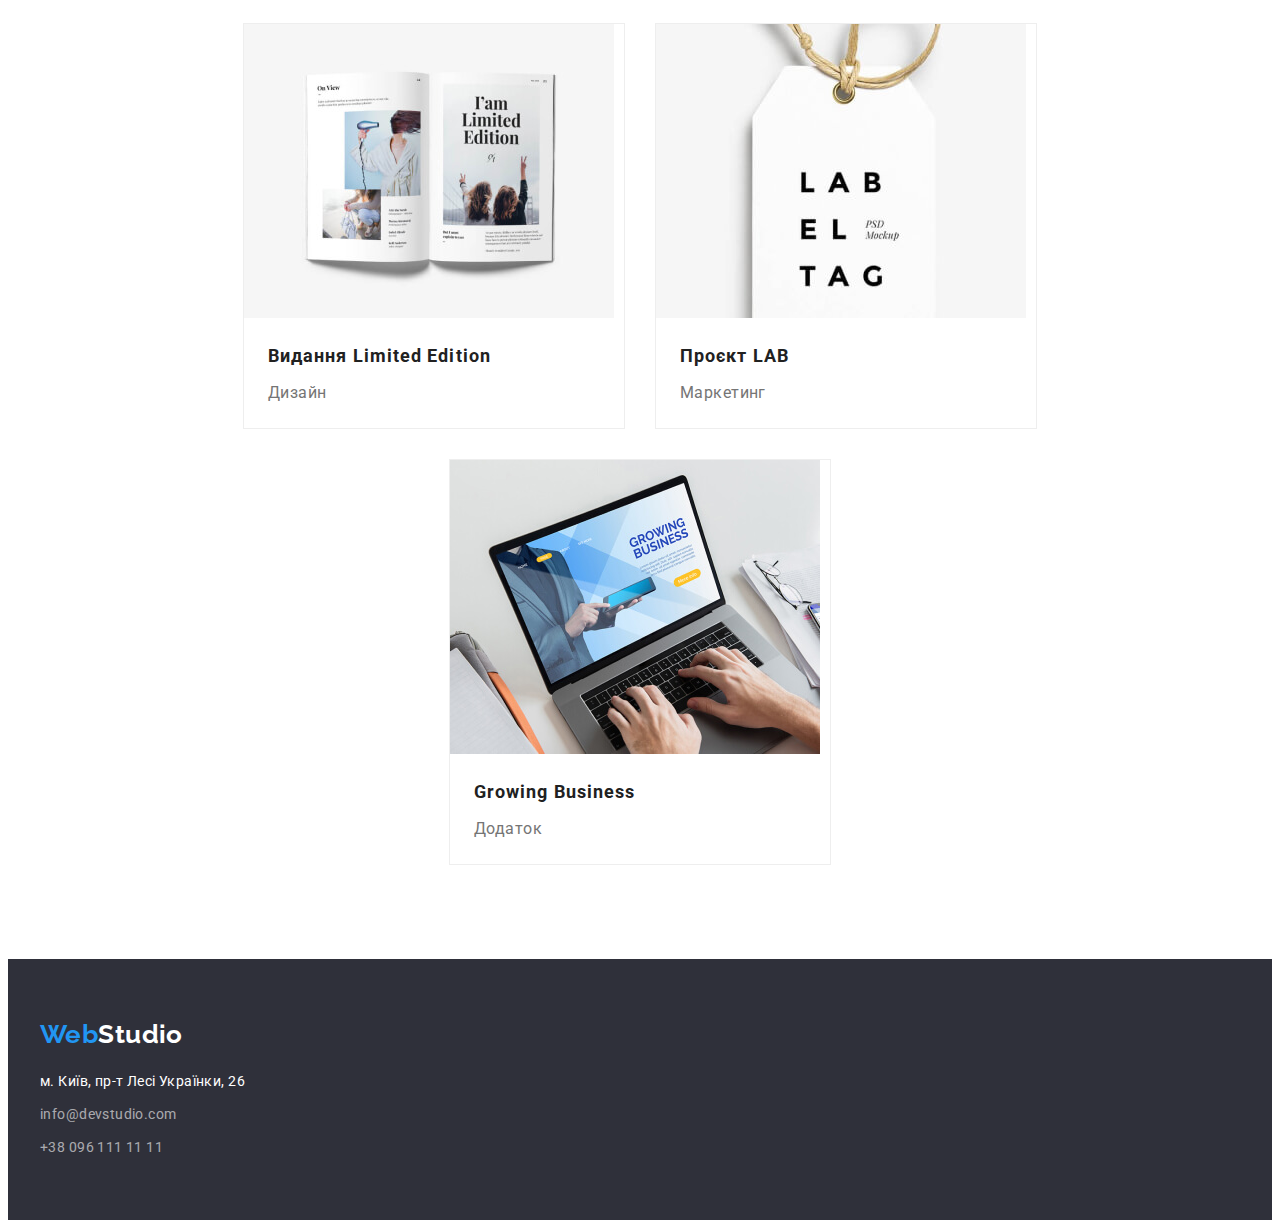
==== commit 368196b9: "correct mistakes" ====
--- a/portfolio.html
+++ b/portfolio.html
@@ -44,7 +44,7 @@
         <div class="container">
           <!-- Всі кнопки -->
           <h1 class="visually-hidden">Всі кнопки</h1>
-          <ul class="buttons">
+          <ul class="buttons-list">
             <li><button type="button" class="buttons-btn btn">Усі</button></li>
             <li><button type="button" class="buttons-btn btn">Веб-сайти</button></li>
             <li><button type="button" class="buttons-btn btn">Додатки</button></li>
@@ -55,49 +55,68 @@
           <ul class="projects-list list">
             <li class="project-item">
               <img src="./images/portfolio/img-1.jpg" alt="Веб-сайт" width="370" />
-              <h2 class="project-title">Технокряк</h2>
-              <p class="project-info">Веб-сайт</p>
-              <p></p>
+              <div class="project">
+                <h2 class="project-title">Технокряк</h2>
+                <p class="project-info">Веб-сайт</p>
+              </div>
             </li>
             <li class="project-item">
               <img src="./images/portfolio/img-2.jpg" alt="Дизайн" width="370" />
-              <h2 class="project-title">Постер <span lang="en">New Orlean vs Golden Star</span></h2>
-              <p class="project-info">Дизайн</p>
+              <div class="project">
+                <h2 class="project-title">
+                  Постер <span lang="en">New Orlean vs Golden Star</span>
+                </h2>
+                <p class="project-info">Дизайн</p>
+              </div>
             </li>
             <li class="project-item">
               <img src="./images/portfolio/img-3.jpg" alt="Додаток" width="370" />
-              <h2 class="project-title">Ресторан <span lang="en">Seafood</span></h2>
-              <p class="project-info">Додаток</p>
+              <div class="project">
+                <h2 class="project-title">Ресторан <span lang="en">Seafood</span></h2>
+                <p class="project-info">Додаток</p>
+              </div>
             </li>
             <li class="project-item">
               <img src="./images/portfolio/img-4.jpg" alt="Маркетинг" width="370" />
-              <h2 class="project-title">Проєкт <span lang="en">Prime</span></h2>
-              <p class="example-info">Маркетинг</p>
+              <div class="project">
+                <h2 class="project-title">Проєкт <span lang="en">Prime</span></h2>
+                <p class="example-info">Маркетинг</p>
+              </div>
             </li>
-            <li class="ptoject-item">
+            <li class="project-item">
               <img src="./images/portfolio/img-5.jpg" alt="Додаток" width="370" />
-              <h2 class="project-title">Проєкт <span lang="en">Boxes</span></h2>
-              <p class="ptoject-info">Додаток</p>
+              <div class="project">
+                <h2 class="project-title">Проєкт <span lang="en">Boxes</span></h2>
+                <p class="ptoject-info">Додаток</p>
+              </div>
             </li>
             <li class="project-item">
               <img src="./images/portfolio/img-6.jpg" alt="Веб-сайт" width="370" />
-              <h2 lang="en" class="project-title">Inspiration has no Borders</h2>
-              <p class="ptoject-info">Веб-сайт</p>
+              <div class="project">
+                <h2 lang="en" class="project-title">Inspiration has no Borders</h2>
+                <p class="ptoject-info">Веб-сайт</p>
+              </div>
             </li>
             <li class="project-item">
               <img src="./images/portfolio/img-7.jpg" alt="Дизайн" width="370" />
-              <h2 class="project-title">Видання <span lang="en">Limited Edition</span></h2>
-              <p class="project-info">Дизайн</p>
+              <div class="project">
+                <h2 class="project-title">Видання <span lang="en">Limited Edition</span></h2>
+                <p class="project-info">Дизайн</p>
+              </div>
             </li>
             <li class="project-item">
               <img src="./images/portfolio/img-8.jpg" alt="Маркетинг" width="370" />
-              <h2 class="project-title">Проєкт <span lang="en">LAB</span></h2>
-              <p class="project-info">Маркетинг</p>
+              <div class="project">
+                <h2 class="project-title">Проєкт <span lang="en">LAB</span></h2>
+                <p class="project-info">Маркетинг</p>
+              </div>
             </li>
             <li class="project-item">
               <img src="./images/portfolio/img-9.jpg" alt="Додаток" width="370" />
-              <h2 lang="en" class="project-title">Growing Business</h2>
-              <p class="project-info">Додаток</p>
+              <div class="project">
+                <h2 lang="en" class="project-title">Growing Business</h2>
+                <p class="project-info">Додаток</p>
+              </div>
             </li>
           </ul>
         </div>
--- a/css/styles.css
+++ b/css/styles.css
@@ -25,6 +25,8 @@
 }
 img {
   display: block;
+  max-width: 100%;
+  height: auto;
 }
 body {
   color: var(--primary-text-color);
@@ -41,13 +43,12 @@
   width: 1200px;
   padding: 0px 15px;
   margin: 0 auto;
-  outline: 2px solid tomato;
+  /* outline: 2px solid tomato; */
 }
 .list {
   margin: 0px;
   padding: 0px;
   list-style: none;
-  padding: 32px 0;
 }
 .nav-link,
 .section-link {
@@ -65,7 +66,7 @@
   font-size: 36px;
   line-height: 1.16;
   text-align: center;
-  padding-bottom: 50px;
+  margin-bottom: 50px;
 }
 .feature-title {
   font-size: 14px;
@@ -73,15 +74,16 @@
   text-transform: uppercase;
   margin-bottom: 10px;
 }
-.buttons {
+.buttons-list {
   list-style: none;
   display: flex;
   justify-content: center;
-  border-radius: 4px;
-}
-.buttons > li:not(:last-child) {
+  padding: 0;
+  margin-bottom: 50px;
+}
+/* .buttons-list > li:not(:last-child) {
   margin-right: 8px;
-}
+} */
 /* ------ Сховати заголовки -------*/
 .visually-hidden {
   position: absolute;
@@ -100,7 +102,6 @@
 }
 .nav {
   display: flex;
-  padding: 32px 0;
   align-items: center;
 }
 .nav-list {
@@ -109,9 +110,12 @@
 .nav-list > li:not(:last-child) {
   margin-right: 50px;
 }
+.nav-link {
+  display: block;
+  padding: 32px 0;
+}
 .header {
-  background: var(--main-background-colorbackground-color);
-  display: flex;
+  border-bottom: 1px solid #ececec;
 }
 .logo,
 .logfoot {
@@ -133,6 +137,7 @@
 .contact-list {
   display: flex;
   margin-left: auto;
+  gap: 50px;
 }
 .contact-link {
   color: var(--text-color);
@@ -141,7 +146,8 @@
   font-weight: 500;
   line-height: 1.14;
   letter-spacing: 0.02em;
-  margin-right: 50px;
+  display: block;
+  padding: 32px 0;
 }
 .contact-link:hover,
 .contact-link:focus {
@@ -172,9 +178,10 @@
   display: block;
   margin: 0 auto;
   max-width: 696px;
-  padding-bottom: 30px;
+  margin-bottom: 30px;
 }
 .hero-btn {
+  border: none;
   color: var(--secondary-text-color);
   background-color: var(--accent-color);
 
@@ -187,6 +194,7 @@
   cursor: pointer;
   display: block;
   margin: 0 auto;
+  padding: 10px 32px;
 }
 /* ------- Work -------- */
 .work {
@@ -212,16 +220,19 @@
 }
 /* -------- Command ------------------ */
 .command {
+  background-color: #f5f4fa;
 }
 .command-title {
+}
+.user {
+  padding-top: 30px;
+  padding-bottom: 8px;
 }
 .command-member {
   font-weight: 500;
   font-size: 16px;
   line-height: 1.19;
   text-align: center;
-  margin-top: 30px;
-  margin-bottom: 8px;
 }
 .command-position {
   color: var(--text-color);
@@ -238,16 +249,27 @@
 .command-item {
   margin-bottom: 30px;
   flex-basis: calc((100% - 60px) / 3);
-}
-.command-memeber {
+  box-shadow: 0px 1px 3px rgba(0, 0, 0, 0.12), 0px 1px 1px rgba(0, 0, 0, 0.14),
+    0px 2px 1px rgba(0, 0, 0, 0.2);
+  border-radius: 0px 0px 4px 4px;
+}
+.command-member {
   margin-bottom: 10px;
 }
 
 /* Buttons */
 .btn {
+  border-radius: 4px;
+  border: none;
+  padding: 6px 22px;
+  margin-right: 8px;
+  margin-bottom: 50px;
+
   color: var(--primary-text-color);
   background: var(--button-background-color);
   cursor: pointer;
+  font-size: 16px;
+  line-height: 1.62;
 }
 .btn:hover,
 .btn:focus {
@@ -259,12 +281,15 @@
   display: flex;
   flex-wrap: wrap;
   justify-content: center;
+  gap: 30px;
+}
+.project {
+  padding: 20px 24px;
 }
 .project-title {
   font-size: 18px;
   line-height: 2;
   letter-spacing: 0.06em;
-  margin-top: 20px;
   margin-bottom: 4px;
 }
 .project-info {
@@ -273,8 +298,8 @@
   color: var(--text-color);
 }
 .project-item {
-  width: calc((100% - 90px) / 3);
-  margin-right: 30px;
+  width: calc((100% - 60px) / 3);
+  border: 1px solid #eeeeee;
 }
 .project-item:nth-child(3n) {
   margin-right: 0;
@@ -291,6 +316,11 @@
 .address {
   font-style: normal;
 }
+.address-list {
+  display: flex;
+  flex-direction: column;
+  gap: 9px;
+}
 .address-location,
 .logo-item {
   color: var(--secondary-text-color);
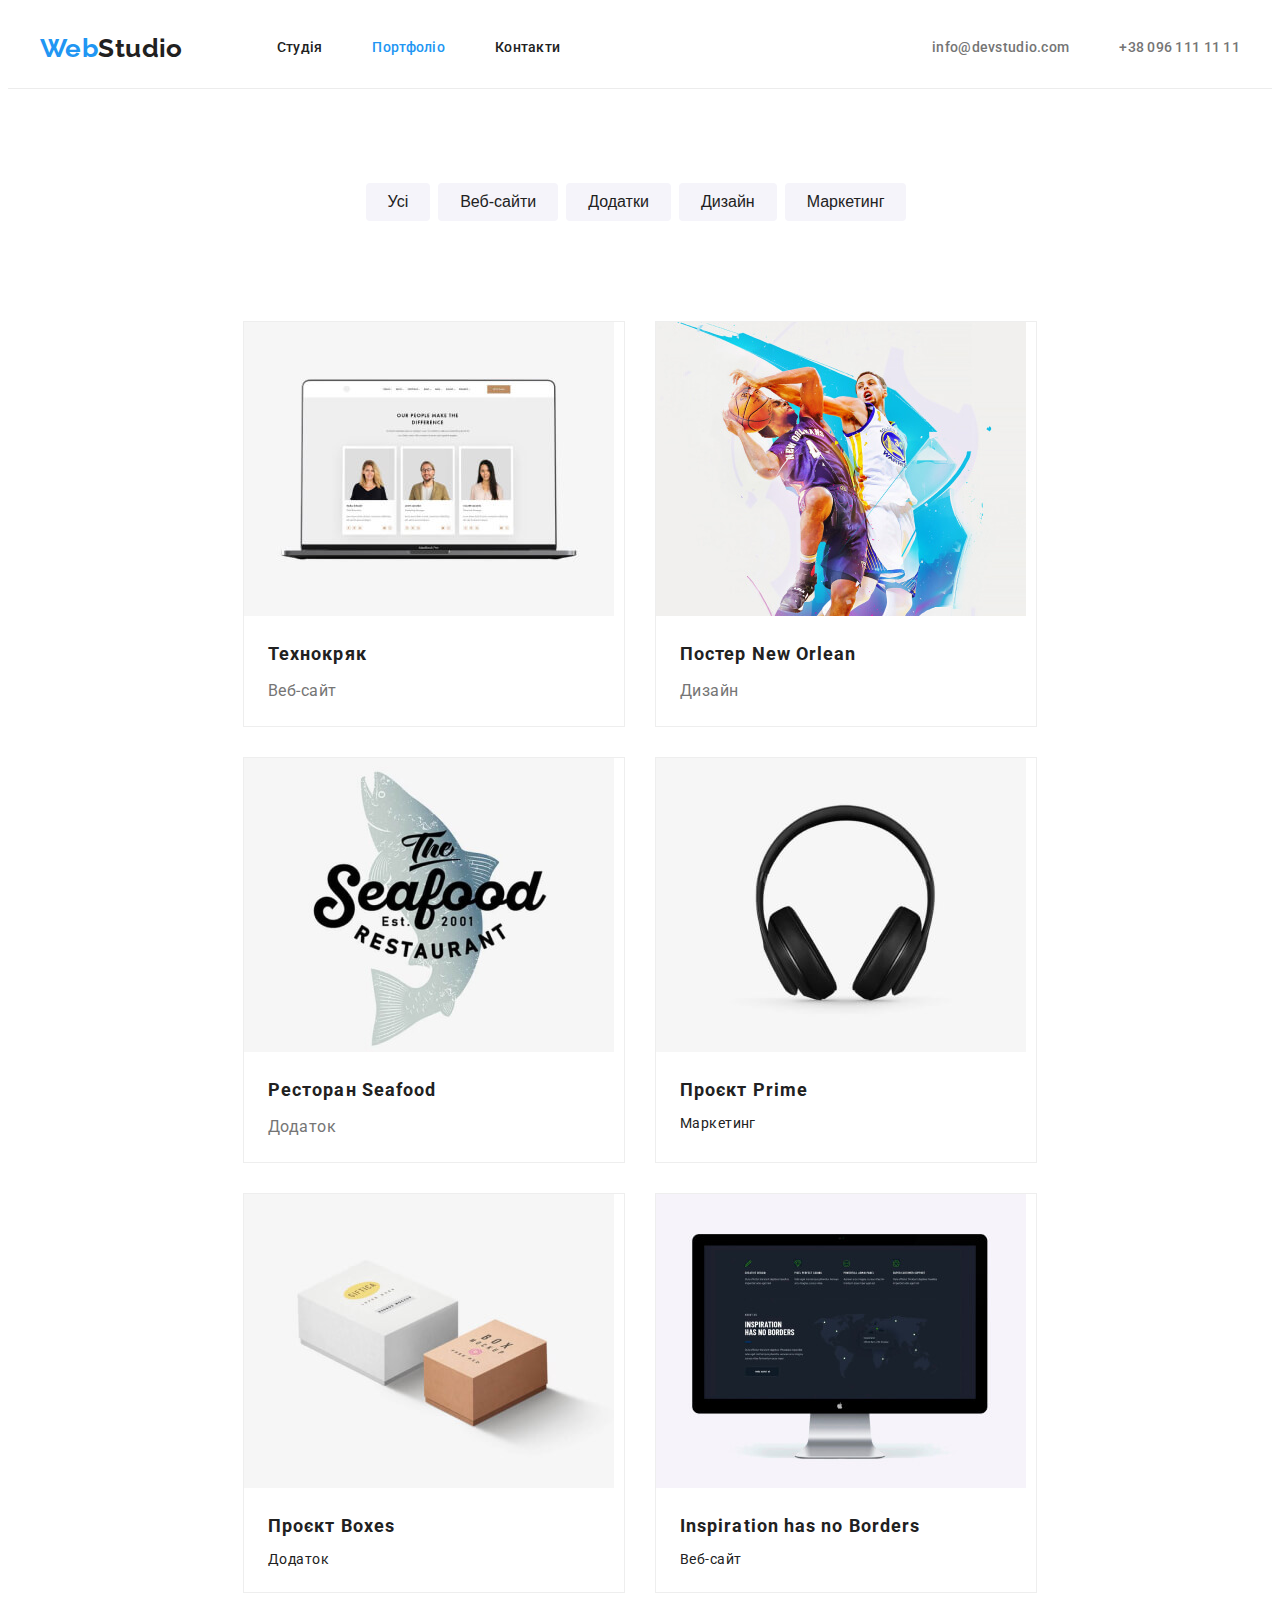
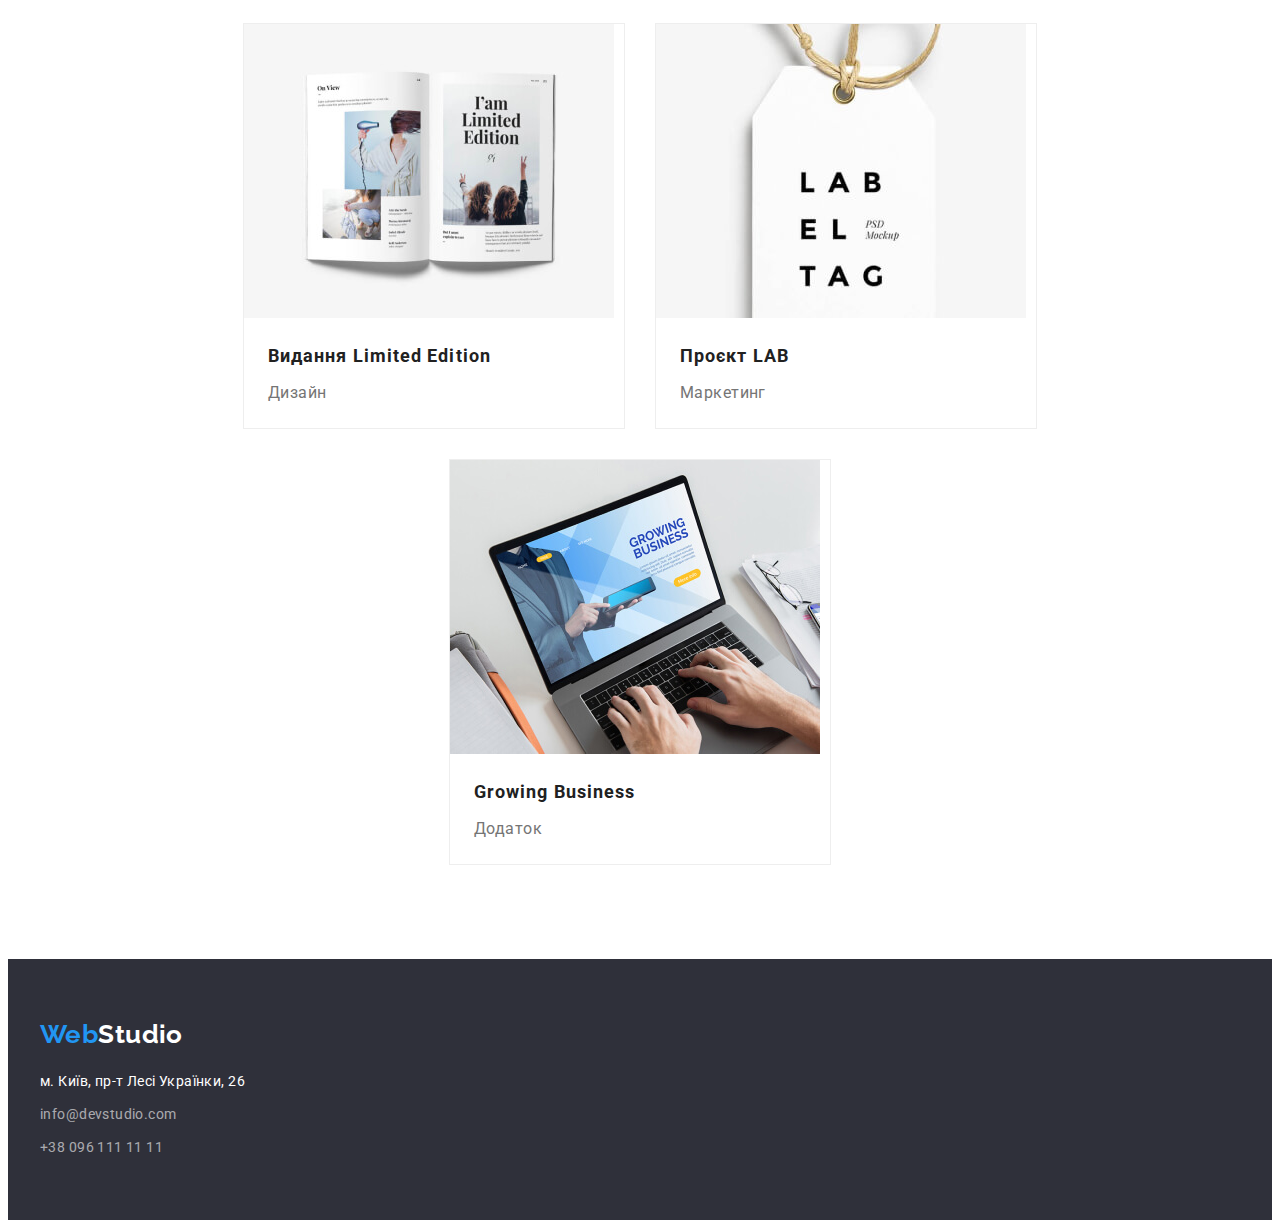
==== commit 81d68159: "change h2" ====
--- a/portfolio.html
+++ b/portfolio.html
@@ -63,9 +63,7 @@
             <li class="project-item">
               <img src="./images/portfolio/img-2.jpg" alt="Дизайн" width="370" />
               <div class="project">
-                <h2 class="project-title">
-                  Постер <span lang="en">New Orlean vs Golden Star</span>
-                </h2>
+                <h2 class="project-title">Постер <span lang="en">New Orlean</span></h2>
                 <p class="project-info">Дизайн</p>
               </div>
             </li>
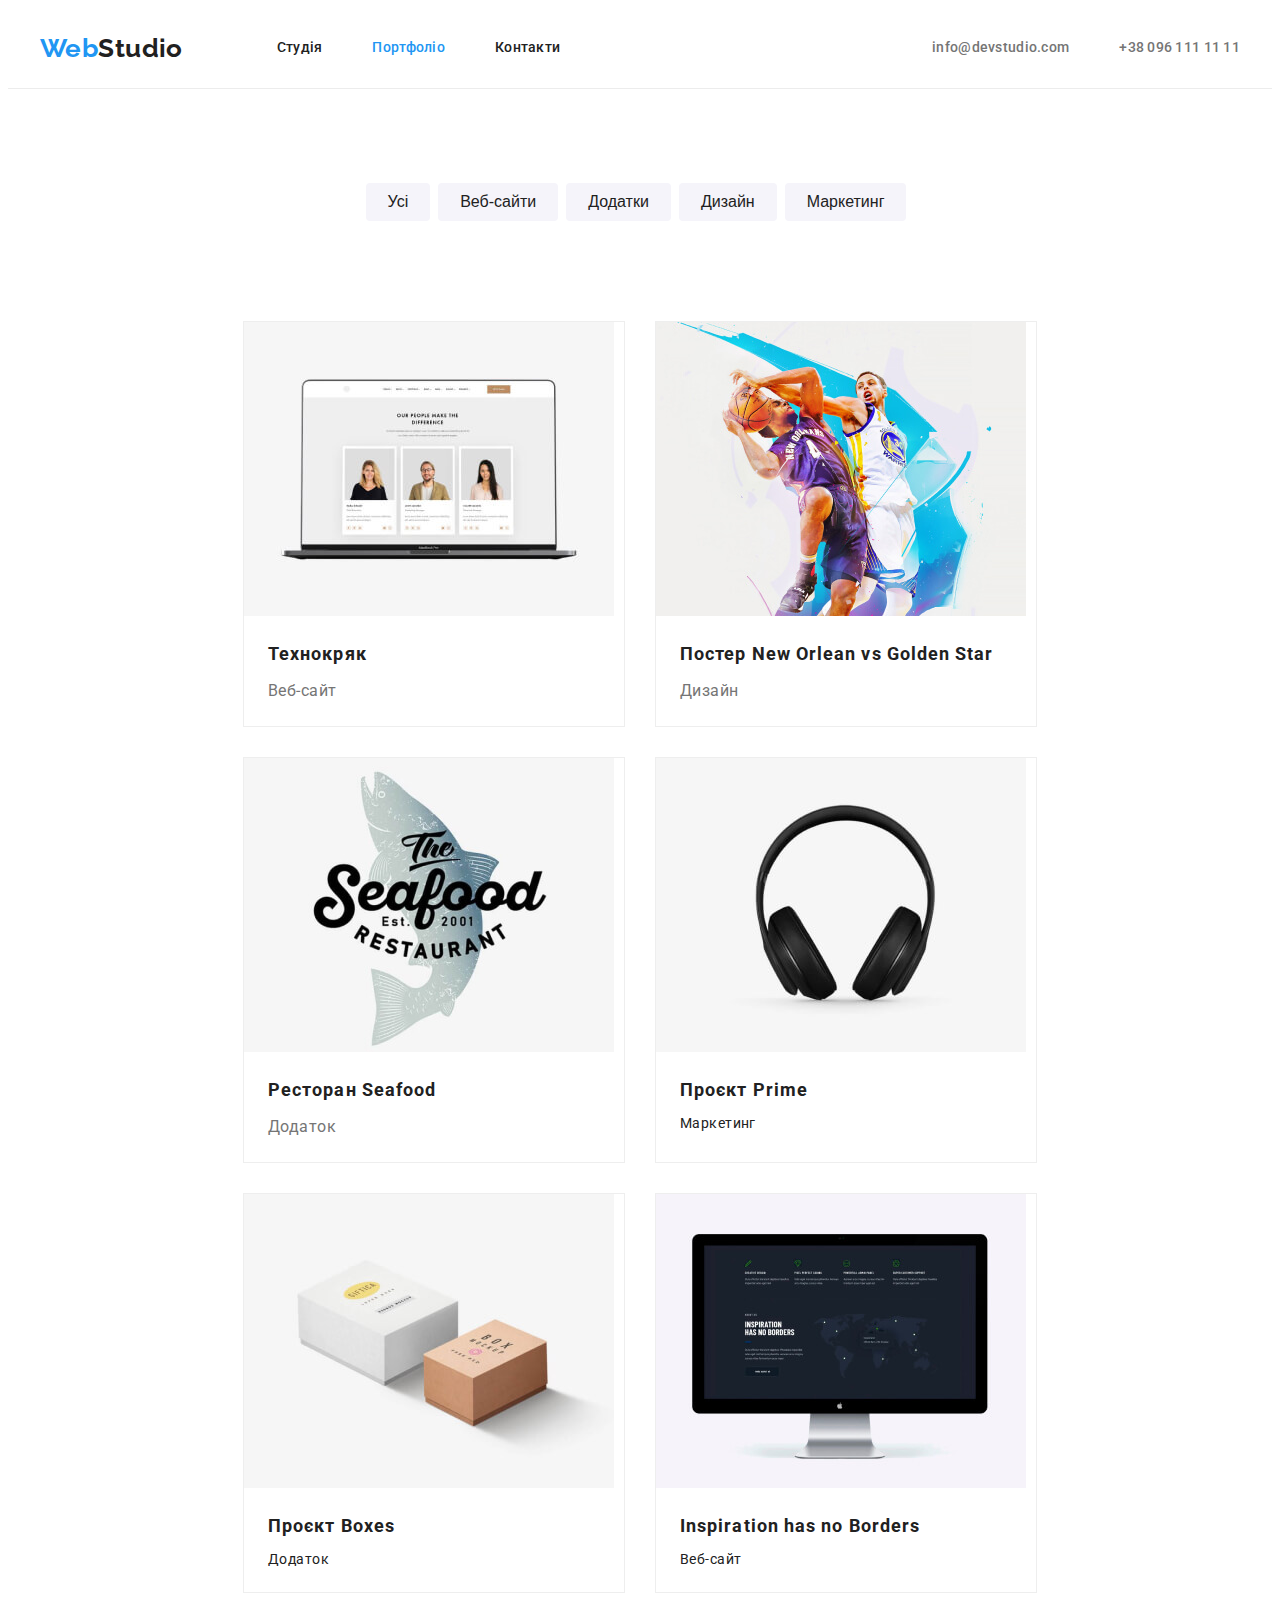
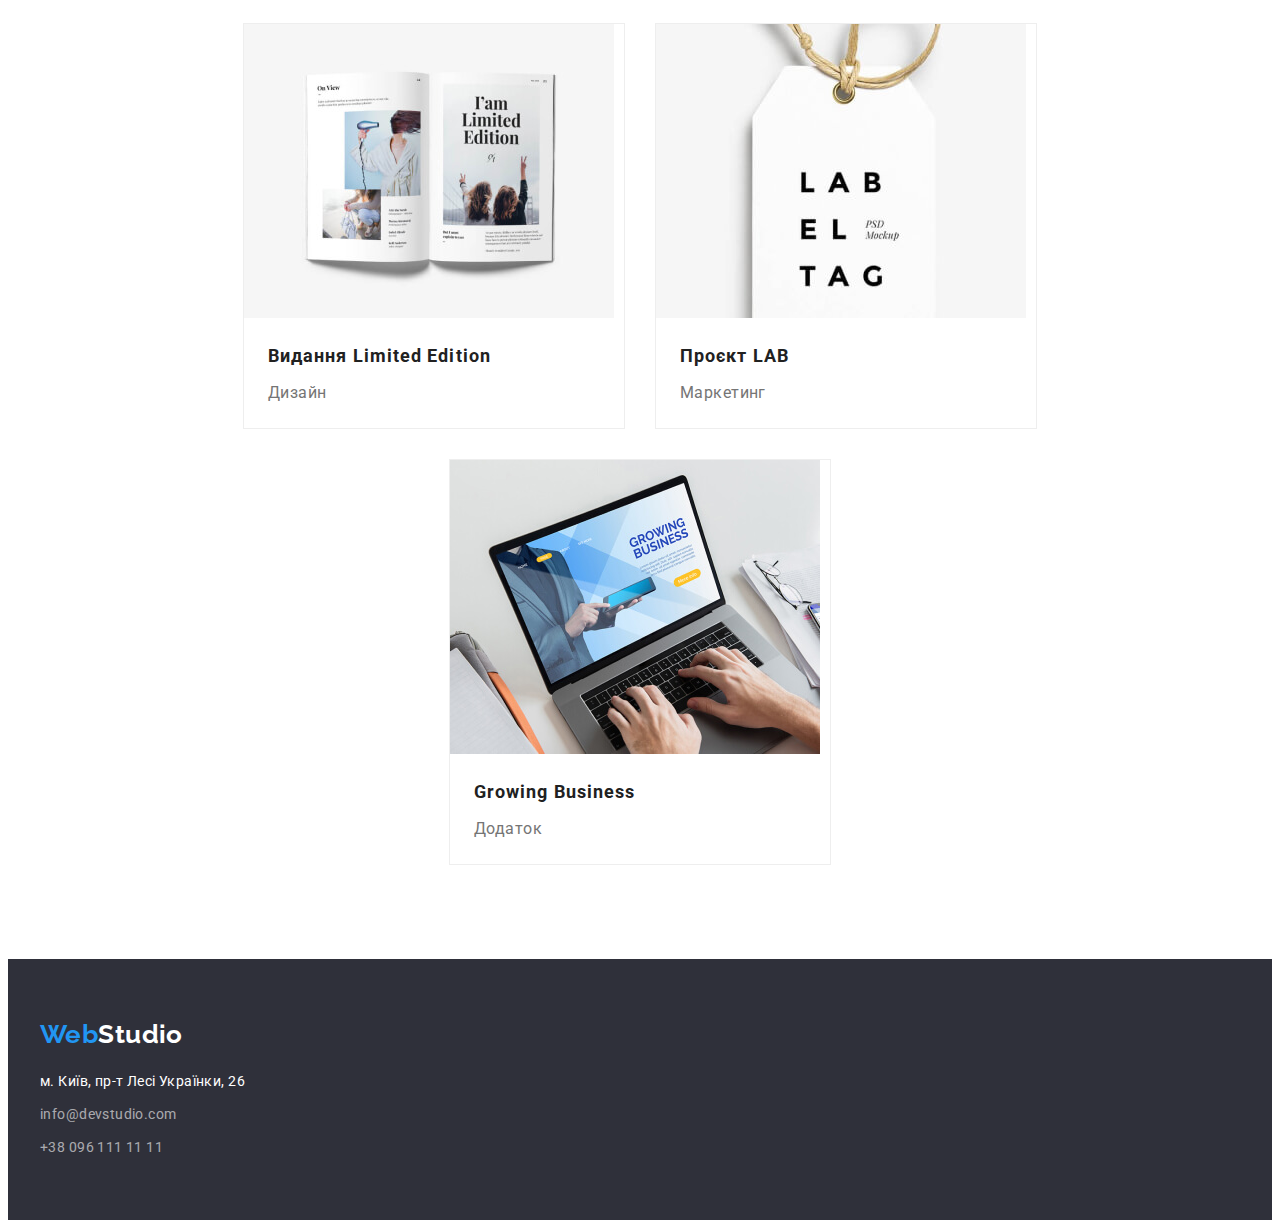
==== commit e192264b: "new h2" ====
--- a/portfolio.html
+++ b/portfolio.html
@@ -63,7 +63,9 @@
             <li class="project-item">
               <img src="./images/portfolio/img-2.jpg" alt="Дизайн" width="370" />
               <div class="project">
-                <h2 class="project-title">Постер <span lang="en">New Orlean</span></h2>
+                <h2 class="project-title">
+                  Постер <span lang="en">New Orlean vs Golden Star</span>
+                </h2>
                 <p class="project-info">Дизайн</p>
               </div>
             </li>
